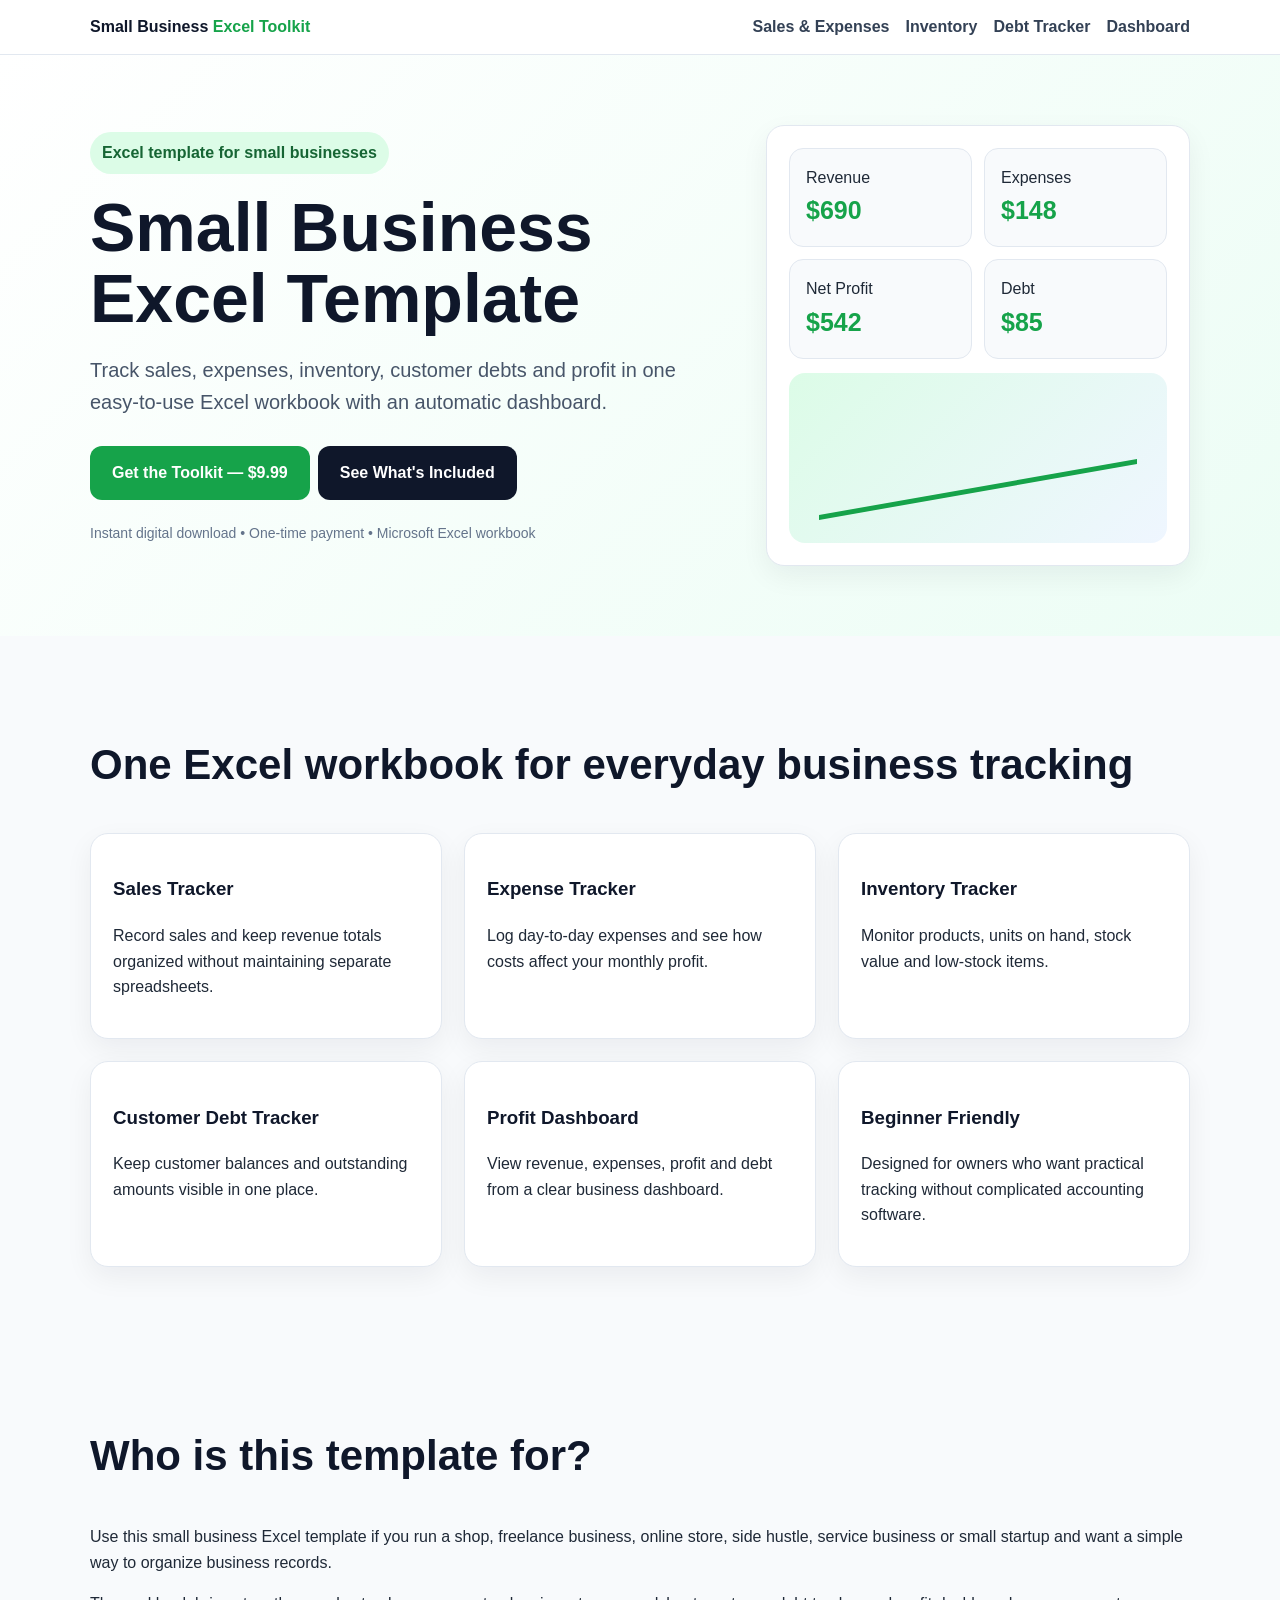
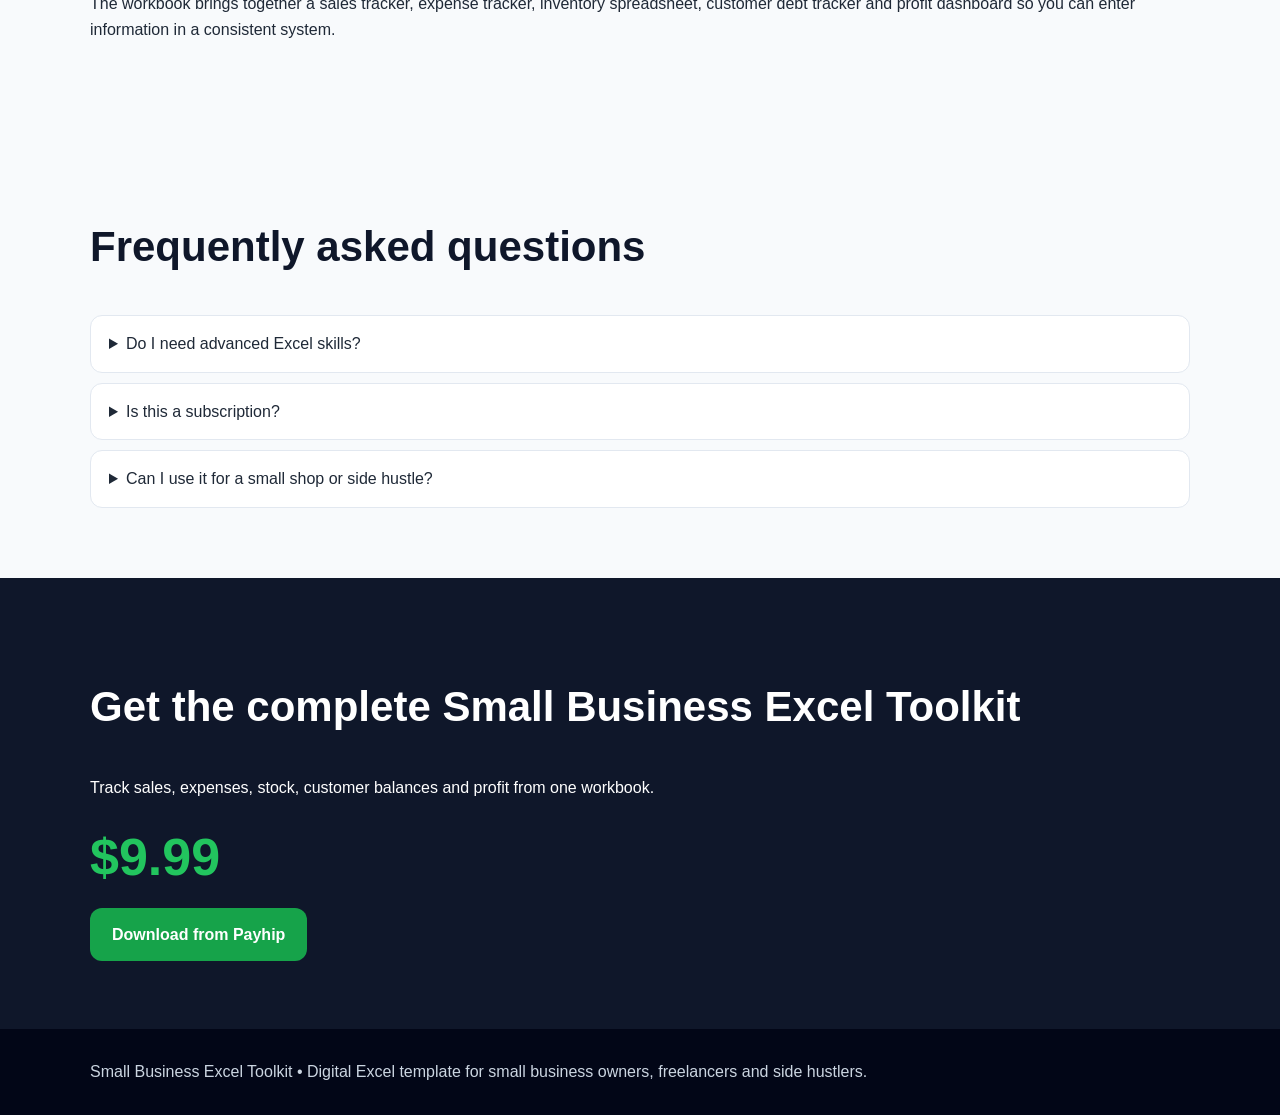
==== index.html @ 4584399c "Add SEO homepage" ====
<!doctype html><html lang="en"><head><meta charset="utf-8"><meta name="viewport" content="width=device-width,initial-scale=1"><title>Small Business Excel Template – Sales, Expenses, Inventory & Profit Dashboard</title><meta name="description" content="Small business Excel template for tracking sales, expenses, inventory, customer debts and profit in one easy-to-use business dashboard."><link rel="canonical" href="https://wakims254.github.io/samkim.unaux.com-/"><link rel="stylesheet" href="styles.css"><script type="application/ld+json">{"@context":"https://schema.org","@type":"Product","name":"Small Business Excel Template","description":"Track sales, expenses, inventory, customer debts and profit in one Excel workbook.","offers":{"@type":"Offer","price":"9.99","priceCurrency":"USD","availability":"https://schema.org/InStock","url":"https://payhip.com/b/4rvYb"}}</script></head><body><header><div class="wrap"><nav><a class="brand" href="index.html">Small Business <span>Excel Toolkit</span></a><div class="links"><a href="sales-expense-tracker.html">Sales & Expenses</a><a href="inventory-tracker.html">Inventory</a><a href="customer-debt-tracker.html">Debt Tracker</a><a href="business-dashboard.html">Dashboard</a></div></nav></div></header><main><section class="hero"><div class="wrap hero-grid"><div><span class="badge">Excel template for small businesses</span><h1>Small Business Excel Template</h1><p class="lead">Track sales, expenses, inventory, customer debts and profit in one easy-to-use Excel workbook with an automatic dashboard.</p><a class="btn" href="https://payhip.com/b/4rvYb">Get the Toolkit — $9.99</a><a class="btn alt" href="#features">See What's Included</a><p class="small">Instant digital download • One-time payment • Microsoft Excel workbook</p></div><div class="mock"><div class="dashboard"><div class="metric">Revenue<b>$690</b></div><div class="metric">Expenses<b>$148</b></div><div class="metric">Net Profit<b>$542</b></div><div class="metric">Debt<b>$85</b></div></div><div class="chart"></div></div></div></section><section id="features"><div class="wrap"><h2>One Excel workbook for everyday business tracking</h2><div class="grid3"><div class="card"><h3>Sales Tracker</h3><p>Record sales and keep revenue totals organized without maintaining separate spreadsheets.</p></div><div class="card"><h3>Expense Tracker</h3><p>Log day-to-day expenses and see how costs affect your monthly profit.</p></div><div class="card"><h3>Inventory Tracker</h3><p>Monitor products, units on hand, stock value and low-stock items.</p></div><div class="card"><h3>Customer Debt Tracker</h3><p>Keep customer balances and outstanding amounts visible in one place.</p></div><div class="card"><h3>Profit Dashboard</h3><p>View revenue, expenses, profit and debt from a clear business dashboard.</p></div><div class="card"><h3>Beginner Friendly</h3><p>Designed for owners who want practical tracking without complicated accounting software.</p></div></div></div></section><section><div class="wrap"><h2>Who is this template for?</h2><p>Use this small business Excel template if you run a shop, freelance business, online store, side hustle, service business or small startup and want a simple way to organize business records.</p><p>The workbook brings together a sales tracker, expense tracker, inventory spreadsheet, customer debt tracker and profit dashboard so you can enter information in a consistent system.</p></div></section><section class="faq"><div class="wrap"><h2>Frequently asked questions</h2><details><summary>Do I need advanced Excel skills?</summary><p>No. The workbook is designed to be beginner friendly and includes instructions and ready-made formulas.</p></details><details><summary>Is this a subscription?</summary><p>No. The toolkit is sold as a one-time digital download for $9.99.</p></details><details><summary>Can I use it for a small shop or side hustle?</summary><p>Yes. It is intended for small businesses, freelancers, shops, startups and side hustles.</p></details></div></section><section class="band"><div class="wrap"><h2>Get the complete Small Business Excel Toolkit</h2><p>Track sales, expenses, stock, customer balances and profit from one workbook.</p><div class="price">$9.99</div><a class="btn" href="https://payhip.com/b/4rvYb">Download from Payhip</a></div></section></main><footer><div class="wrap">Small Business Excel Toolkit • Digital Excel template for small business owners, freelancers and side hustlers.</div></footer></body></html>
---- styles.css ----
:root{--g:#16a34a;--n:#0f172a;--m:#64748b;--bg:#f8fafc;--line:#e2e8f0}*{box-sizing:border-box}body{margin:0;font-family:Arial,Helvetica,sans-serif;color:#1f2937;background:var(--bg);line-height:1.6}.wrap{width:min(1100px,92%);margin:auto}header{background:#fff;border-bottom:1px solid var(--line)}nav{display:flex;justify-content:space-between;gap:20px;align-items:center;padding:14px 0;flex-wrap:wrap}.brand{font-weight:800;color:var(--n);text-decoration:none}.brand span{color:var(--g)}.links{display:flex;gap:16px;flex-wrap:wrap}.links a{text-decoration:none;color:#334155;font-weight:600}.hero{padding:70px 0;background:linear-gradient(135deg,#fff,#ecfdf5)}.hero-grid{display:grid;grid-template-columns:1.2fr .8fr;gap:40px;align-items:center}.badge{display:inline-block;background:#dcfce7;color:#166534;padding:8px 12px;border-radius:999px;font-weight:700}h1{font-size:clamp(38px,6vw,68px);line-height:1.05;margin:18px 0;color:var(--n)}h2{font-size:clamp(28px,4vw,42px);color:var(--n)}h3{color:var(--n)}.lead{font-size:20px;color:#475569}.btn{display:inline-block;background:var(--g);color:#fff;text-decoration:none;padding:14px 22px;border-radius:12px;font-weight:800;margin:8px 8px 8px 0}.btn.alt{background:var(--n)}.mock,.card{background:#fff;border:1px solid var(--line);border-radius:18px;padding:22px;box-shadow:0 10px 28px rgba(15,23,42,.06)}.dashboard{display:grid;grid-template-columns:repeat(2,1fr);gap:12px}.metric{padding:16px;border-radius:14px;background:#f8fafc;border:1px solid var(--line)}.metric b{display:block;font-size:25px;color:var(--g)}.chart{height:170px;border-radius:16px;background:linear-gradient(135deg,#dcfce7,#eff6ff);margin-top:14px;position:relative;overflow:hidden}.chart:after{content:'';position:absolute;left:8%;right:8%;bottom:30%;height:5px;background:var(--g);transform:skewY(-10deg)}section{padding:60px 0}.grid3{display:grid;grid-template-columns:repeat(3,1fr);gap:22px}.band{background:var(--n);color:#fff}.band h2{color:#fff}.price{font-size:52px;font-weight:900;color:#22c55e}.faq details{background:#fff;border:1px solid var(--line);border-radius:12px;padding:15px 18px;margin:10px 0}footer{padding:30px 0;background:#020617;color:#cbd5e1}.small{font-size:14px;color:var(--m)}@media(max-width:800px){.hero-grid,.grid3{grid-template-columns:1fr}}
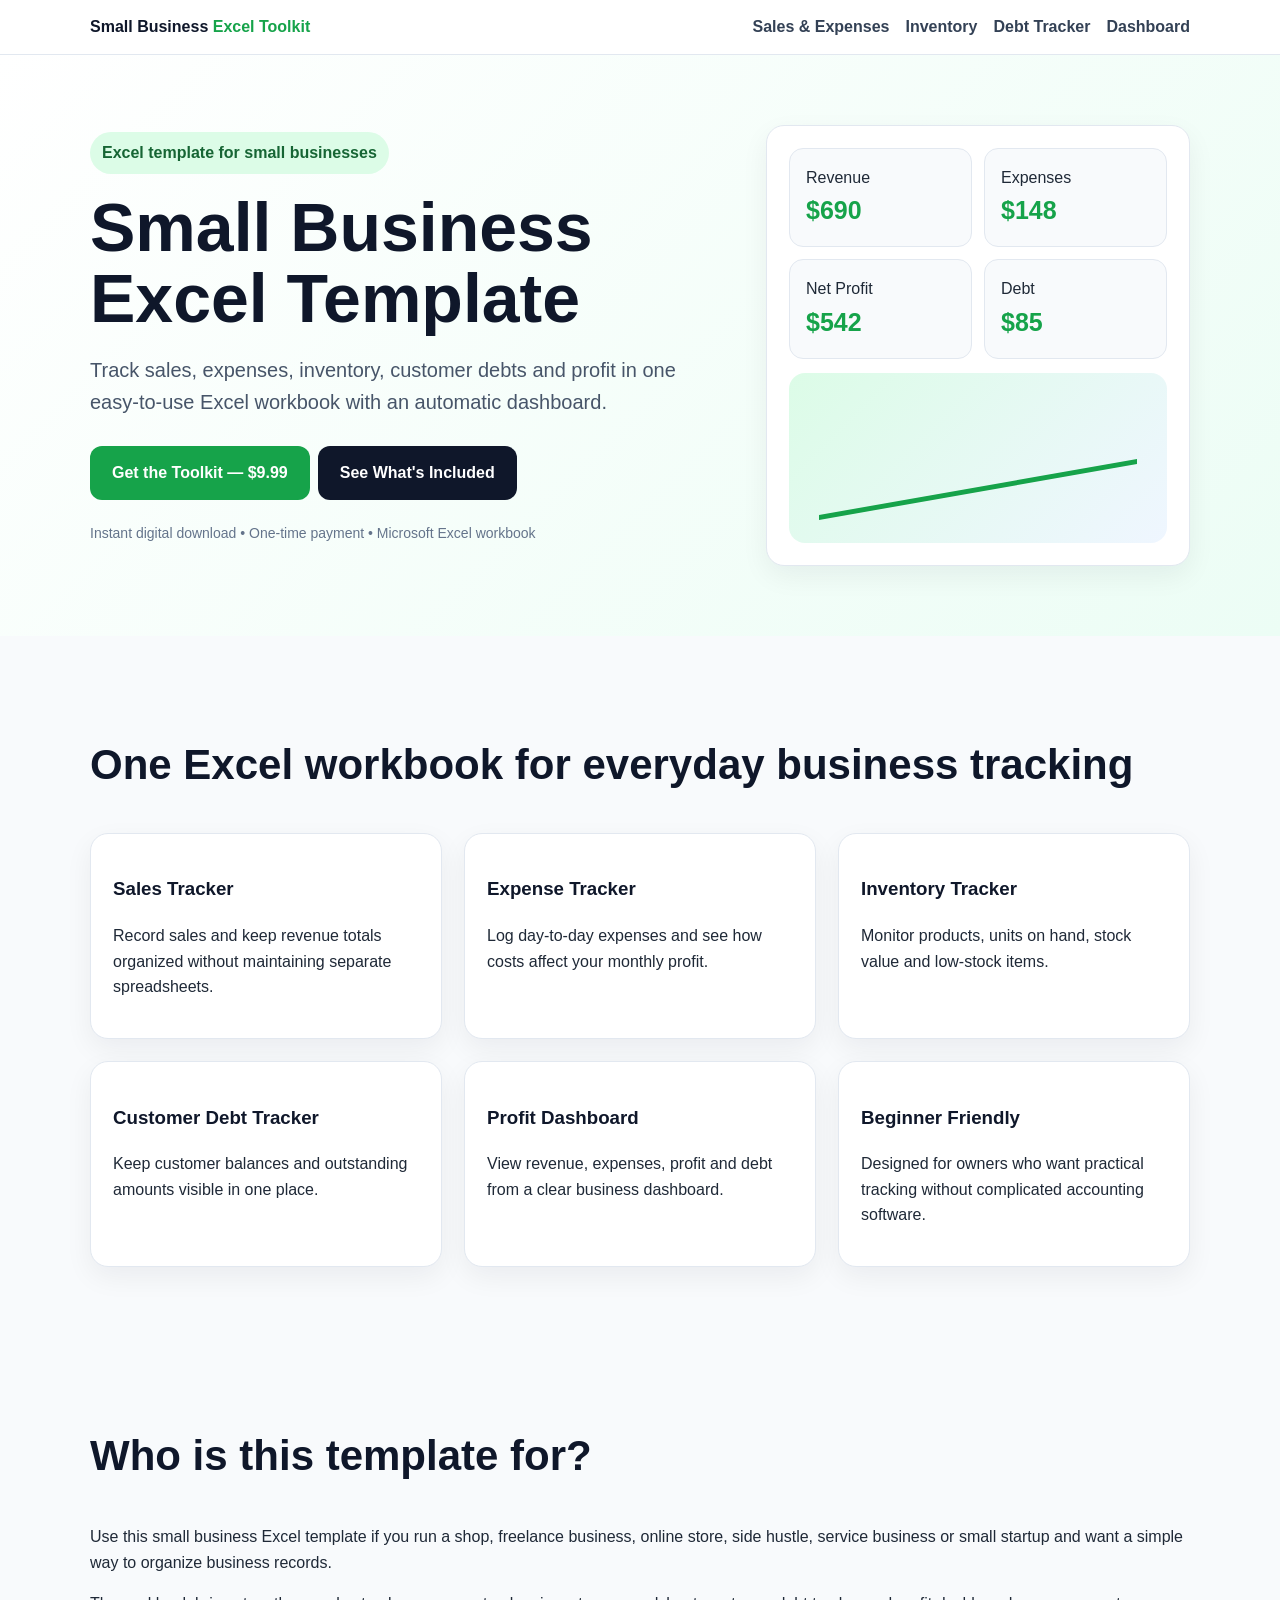
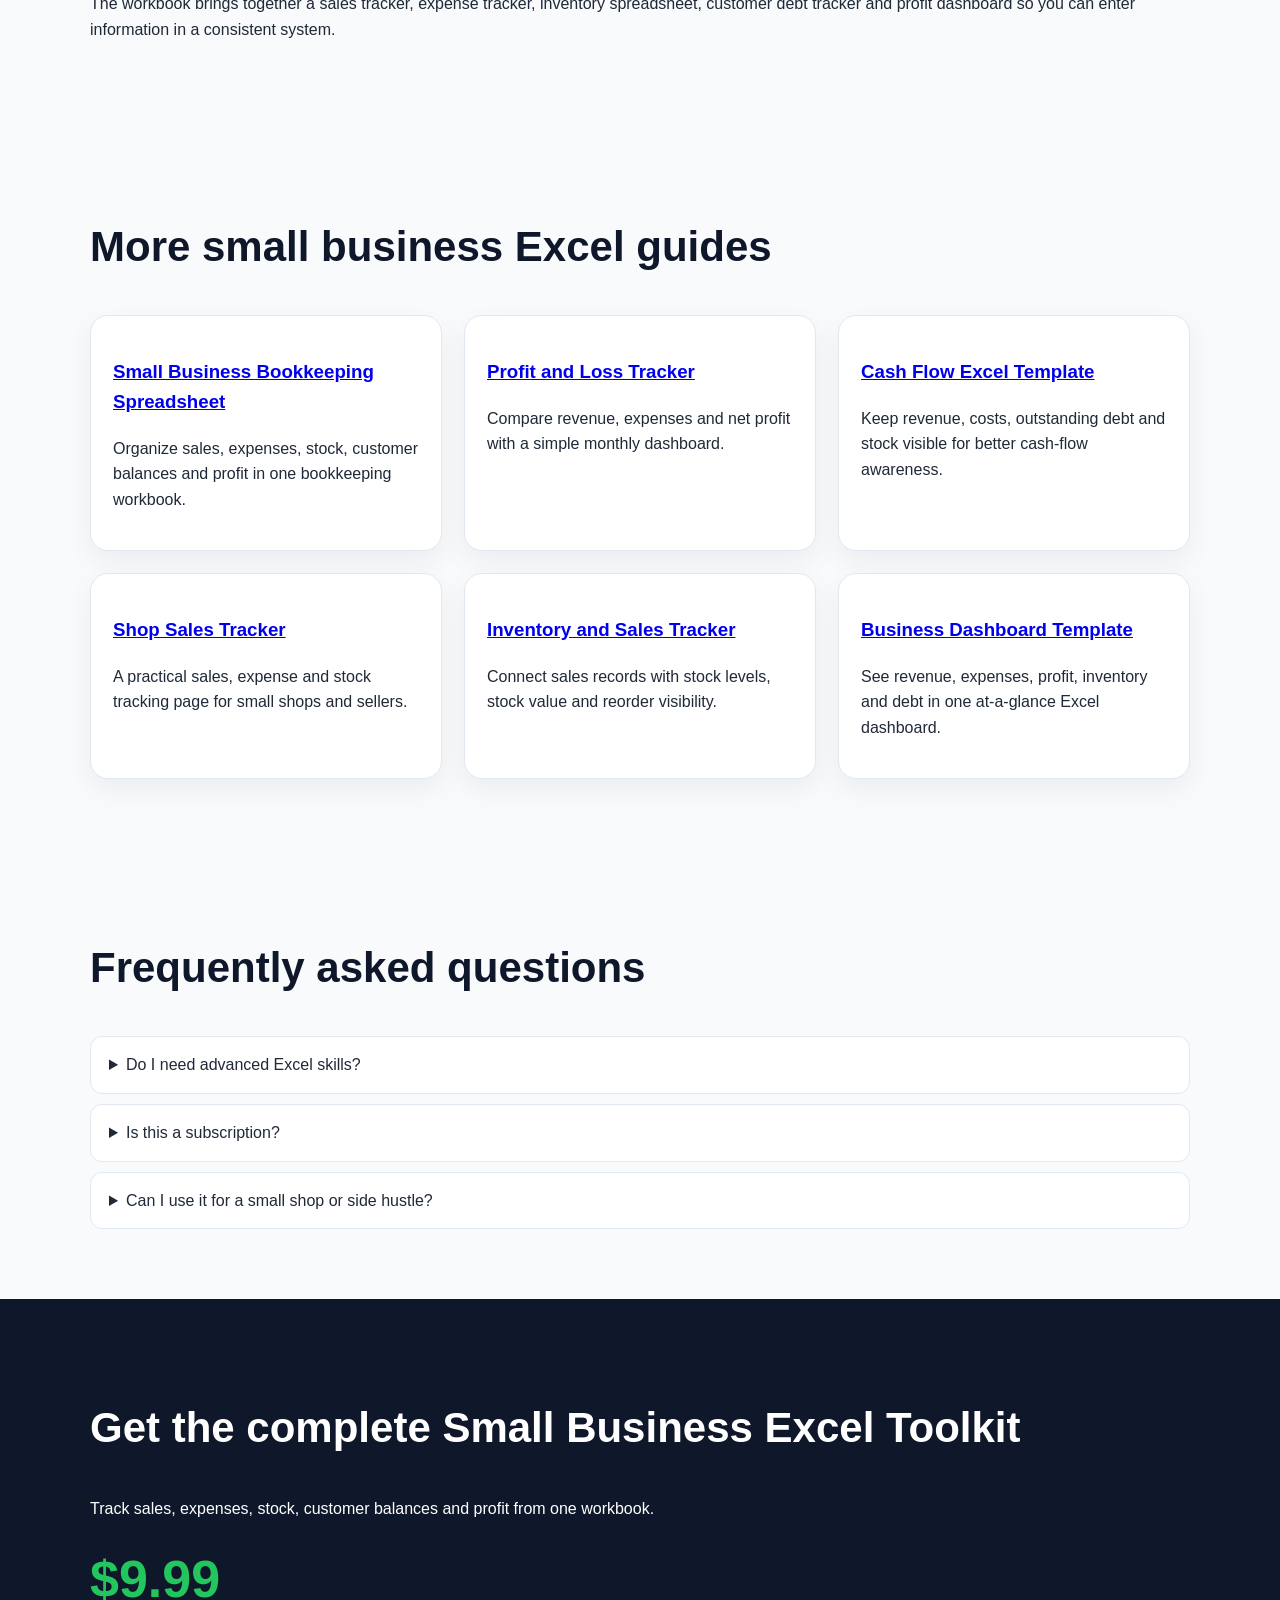
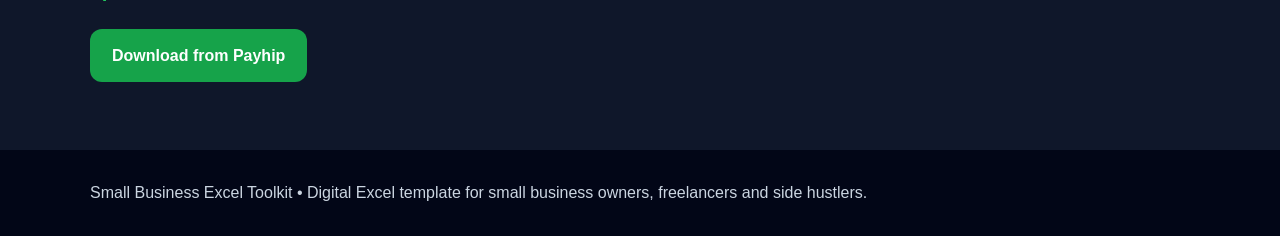
==== commit 58dface2: "Link new SEO guides from homepage" ====
--- a/index.html
+++ b/index.html
@@ -1 +1 @@
-<!doctype html><html lang="en"><head><meta charset="utf-8"><meta name="viewport" content="width=device-width,initial-scale=1"><title>Small Business Excel Template – Sales, Expenses, Inventory & Profit Dashboard</title><meta name="description" content="Small business Excel template for tracking sales, expenses, inventory, customer debts and profit in one easy-to-use business dashboard."><link rel="canonical" href="https://wakims254.github.io/samkim.unaux.com-/"><link rel="stylesheet" href="styles.css"><script type="application/ld+json">{"@context":"https://schema.org","@type":"Product","name":"Small Business Excel Template","description":"Track sales, expenses, inventory, customer debts and profit in one Excel workbook.","offers":{"@type":"Offer","price":"9.99","priceCurrency":"USD","availability":"https://schema.org/InStock","url":"https://payhip.com/b/4rvYb"}}</script></head><body><header><div class="wrap"><nav><a class="brand" href="index.html">Small Business <span>Excel Toolkit</span></a><div class="links"><a href="sales-expense-tracker.html">Sales & Expenses</a><a href="inventory-tracker.html">Inventory</a><a href="customer-debt-tracker.html">Debt Tracker</a><a href="business-dashboard.html">Dashboard</a></div></nav></div></header><main><section class="hero"><div class="wrap hero-grid"><div><span class="badge">Excel template for small businesses</span><h1>Small Business Excel Template</h1><p class="lead">Track sales, expenses, inventory, customer debts and profit in one easy-to-use Excel workbook with an automatic dashboard.</p><a class="btn" href="https://payhip.com/b/4rvYb">Get the Toolkit — $9.99</a><a class="btn alt" href="#features">See What's Included</a><p class="small">Instant digital download • One-time payment • Microsoft Excel workbook</p></div><div class="mock"><div class="dashboard"><div class="metric">Revenue<b>$690</b></div><div class="metric">Expenses<b>$148</b></div><div class="metric">Net Profit<b>$542</b></div><div class="metric">Debt<b>$85</b></div></div><div class="chart"></div></div></div></section><section id="features"><div class="wrap"><h2>One Excel workbook for everyday business tracking</h2><div class="grid3"><div class="card"><h3>Sales Tracker</h3><p>Record sales and keep revenue totals organized without maintaining separate spreadsheets.</p></div><div class="card"><h3>Expense Tracker</h3><p>Log day-to-day expenses and see how costs affect your monthly profit.</p></div><div class="card"><h3>Inventory Tracker</h3><p>Monitor products, units on hand, stock value and low-stock items.</p></div><div class="card"><h3>Customer Debt Tracker</h3><p>Keep customer balances and outstanding amounts visible in one place.</p></div><div class="card"><h3>Profit Dashboard</h3><p>View revenue, expenses, profit and debt from a clear business dashboard.</p></div><div class="card"><h3>Beginner Friendly</h3><p>Designed for owners who want practical tracking without complicated accounting software.</p></div></div></div></section><section><div class="wrap"><h2>Who is this template for?</h2><p>Use this small business Excel template if you run a shop, freelance business, online store, side hustle, service business or small startup and want a simple way to organize business records.</p><p>The workbook brings together a sales tracker, expense tracker, inventory spreadsheet, customer debt tracker and profit dashboard so you can enter information in a consistent system.</p></div></section><section class="faq"><div class="wrap"><h2>Frequently asked questions</h2><details><summary>Do I need advanced Excel skills?</summary><p>No. The workbook is designed to be beginner friendly and includes instructions and ready-made formulas.</p></details><details><summary>Is this a subscription?</summary><p>No. The toolkit is sold as a one-time digital download for $9.99.</p></details><details><summary>Can I use it for a small shop or side hustle?</summary><p>Yes. It is intended for small businesses, freelancers, shops, startups and side hustles.</p></details></div></section><section class="band"><div class="wrap"><h2>Get the complete Small Business Excel Toolkit</h2><p>Track sales, expenses, stock, customer balances and profit from one workbook.</p><div class="price">$9.99</div><a class="btn" href="https://payhip.com/b/4rvYb">Download from Payhip</a></div></section></main><footer><div class="wrap">Small Business Excel Toolkit • Digital Excel template for small business owners, freelancers and side hustlers.</div></footer></body></html>+<!doctype html><html lang="en"><head><meta charset="utf-8"><meta name="viewport" content="width=device-width,initial-scale=1"><meta name="google-site-verification" content="s1uTuoCIiqUAIYdp0Q_5J8ZMMHUSbY_ETZi1DX9UPkU" /><title>Small Business Excel Template – Sales, Expenses, Inventory & Profit Dashboard</title><meta name="description" content="Small business Excel template for tracking sales, expenses, inventory, customer debts and profit in one easy-to-use business dashboard."><link rel="canonical" href="https://wakims254.github.io/samkim.unaux.com-/"><link rel="stylesheet" href="styles.css"><script type="application/ld+json">{"@context":"https://schema.org","@type":"Product","name":"Small Business Excel Template","description":"Track sales, expenses, inventory, customer debts and profit in one Excel workbook.","offers":{"@type":"Offer","price":"9.99","priceCurrency":"USD","availability":"https://schema.org/InStock","url":"https://payhip.com/b/4rvYb"}}</script></head><body><header><div class="wrap"><nav><a class="brand" href="index.html">Small Business <span>Excel Toolkit</span></a><div class="links"><a href="sales-expense-tracker.html">Sales & Expenses</a><a href="inventory-tracker.html">Inventory</a><a href="customer-debt-tracker.html">Debt Tracker</a><a href="business-dashboard.html">Dashboard</a></div></nav></div></header><main><section class="hero"><div class="wrap hero-grid"><div><span class="badge">Excel template for small businesses</span><h1>Small Business Excel Template</h1><p class="lead">Track sales, expenses, inventory, customer debts and profit in one easy-to-use Excel workbook with an automatic dashboard.</p><a class="btn" href="https://payhip.com/b/4rvYb">Get the Toolkit — $9.99</a><a class="btn alt" href="#features">See What's Included</a><p class="small">Instant digital download • One-time payment • Microsoft Excel workbook</p></div><div class="mock"><div class="dashboard"><div class="metric">Revenue<b>$690</b></div><div class="metric">Expenses<b>$148</b></div><div class="metric">Net Profit<b>$542</b></div><div class="metric">Debt<b>$85</b></div></div><div class="chart"></div></div></div></section><section id="features"><div class="wrap"><h2>One Excel workbook for everyday business tracking</h2><div class="grid3"><div class="card"><h3>Sales Tracker</h3><p>Record sales and keep revenue totals organized without maintaining separate spreadsheets.</p></div><div class="card"><h3>Expense Tracker</h3><p>Log day-to-day expenses and see how costs affect your monthly profit.</p></div><div class="card"><h3>Inventory Tracker</h3><p>Monitor products, units on hand, stock value and low-stock items.</p></div><div class="card"><h3>Customer Debt Tracker</h3><p>Keep customer balances and outstanding amounts visible in one place.</p></div><div class="card"><h3>Profit Dashboard</h3><p>View revenue, expenses, profit and debt from a clear business dashboard.</p></div><div class="card"><h3>Beginner Friendly</h3><p>Designed for owners who want practical tracking without complicated accounting software.</p></div></div></div></section><section><div class="wrap"><h2>Who is this template for?</h2><p>Use this small business Excel template if you run a shop, freelance business, online store, side hustle, service business or small startup and want a simple way to organize business records.</p><p>The workbook brings together a sales tracker, expense tracker, inventory spreadsheet, customer debt tracker and profit dashboard so you can enter information in a consistent system.</p></div></section><section><div class="wrap"><h2>More small business Excel guides</h2><div class="grid3"><div class="card"><h3><a href="bookkeeping-spreadsheet.html">Small Business Bookkeeping Spreadsheet</a></h3><p>Organize sales, expenses, stock, customer balances and profit in one bookkeeping workbook.</p></div><div class="card"><h3><a href="profit-loss-tracker.html">Profit and Loss Tracker</a></h3><p>Compare revenue, expenses and net profit with a simple monthly dashboard.</p></div><div class="card"><h3><a href="cash-flow-template.html">Cash Flow Excel Template</a></h3><p>Keep revenue, costs, outstanding debt and stock visible for better cash-flow awareness.</p></div><div class="card"><h3><a href="shop-sales-tracker.html">Shop Sales Tracker</a></h3><p>A practical sales, expense and stock tracking page for small shops and sellers.</p></div><div class="card"><h3><a href="inventory-sales-tracker.html">Inventory and Sales Tracker</a></h3><p>Connect sales records with stock levels, stock value and reorder visibility.</p></div><div class="card"><h3><a href="business-dashboard.html">Business Dashboard Template</a></h3><p>See revenue, expenses, profit, inventory and debt in one at-a-glance Excel dashboard.</p></div></div></div></section><section class="faq"><div class="wrap"><h2>Frequently asked questions</h2><details><summary>Do I need advanced Excel skills?</summary><p>No. The workbook is designed to be beginner friendly and includes instructions and ready-made formulas.</p></details><details><summary>Is this a subscription?</summary><p>No. The toolkit is sold as a one-time digital download for $9.99.</p></details><details><summary>Can I use it for a small shop or side hustle?</summary><p>Yes. It is intended for small businesses, freelancers, shops, startups and side hustles.</p></details></div></section><section class="band"><div class="wrap"><h2>Get the complete Small Business Excel Toolkit</h2><p>Track sales, expenses, stock, customer balances and profit from one workbook.</p><div class="price">$9.99</div><a class="btn" href="https://payhip.com/b/4rvYb">Download from Payhip</a></div></section></main><footer><div class="wrap">Small Business Excel Toolkit • Digital Excel template for small business owners, freelancers and side hustlers.</div></footer></body></html>
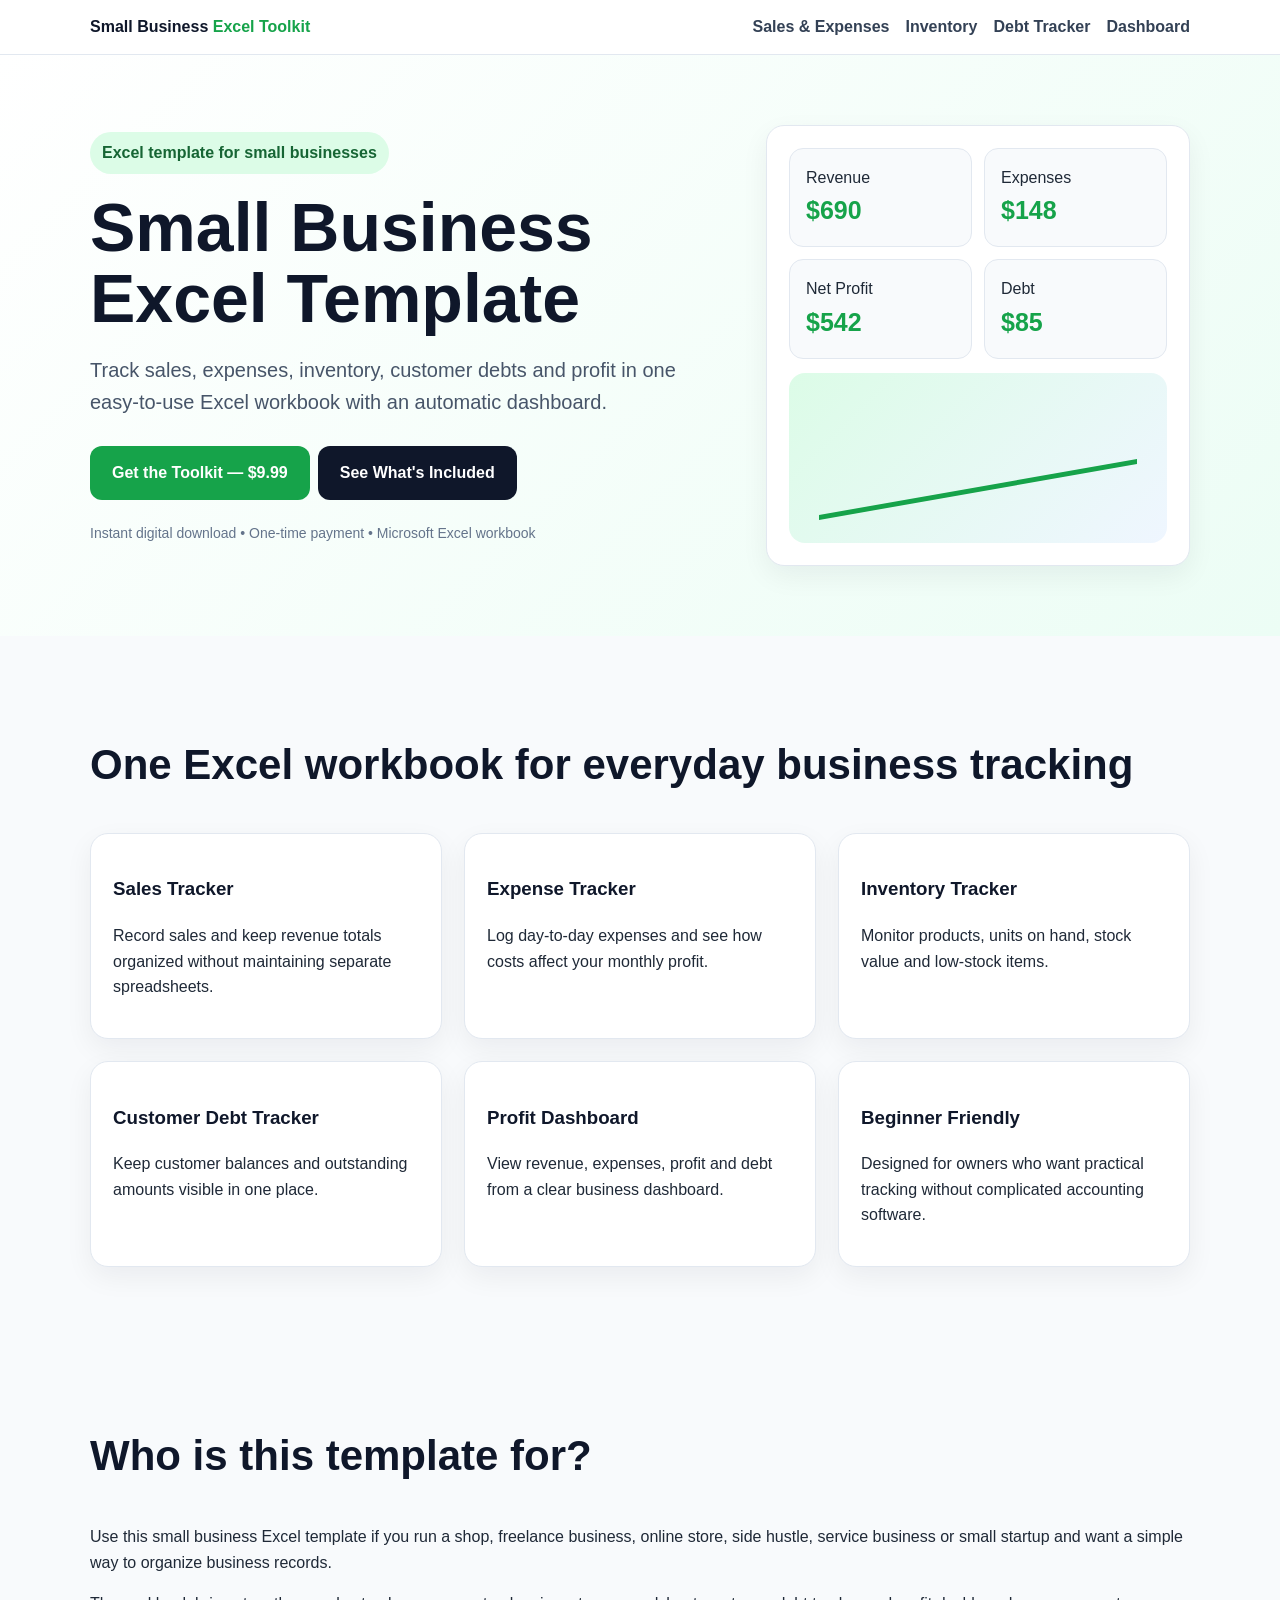
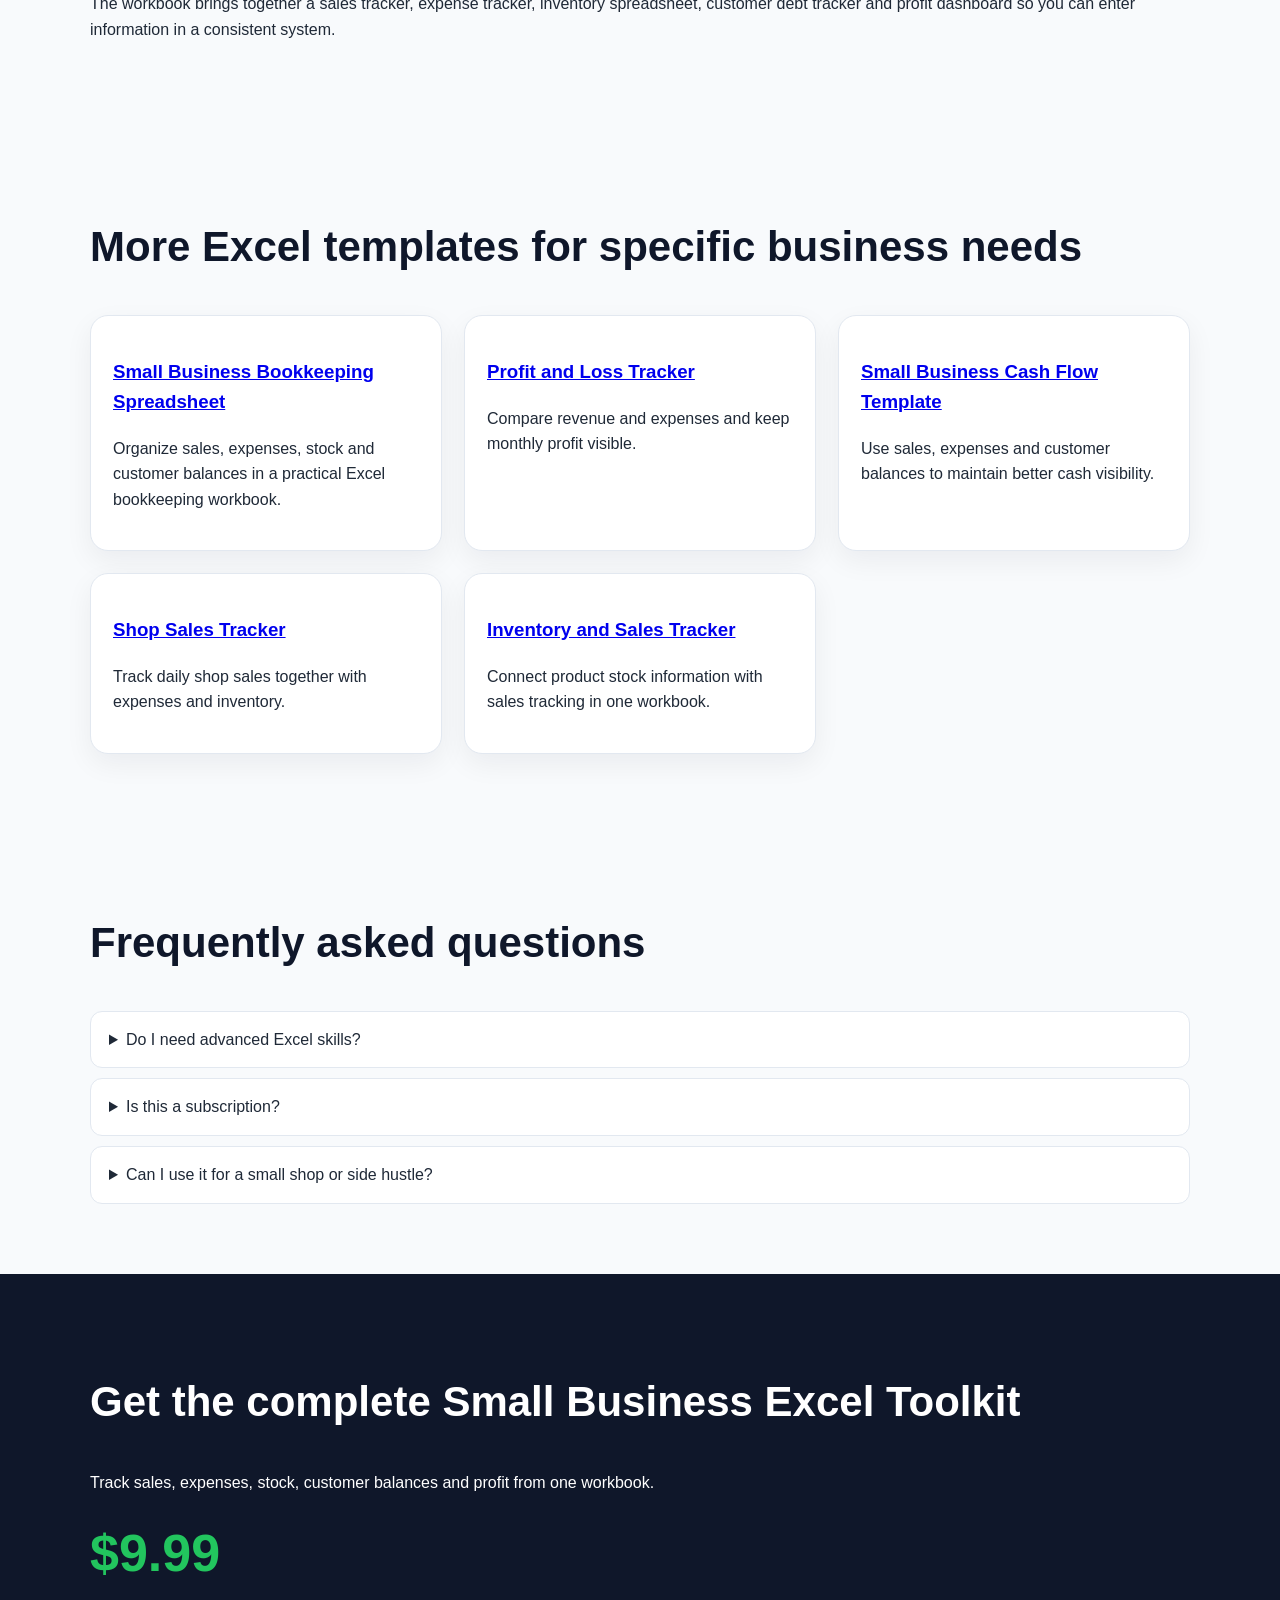
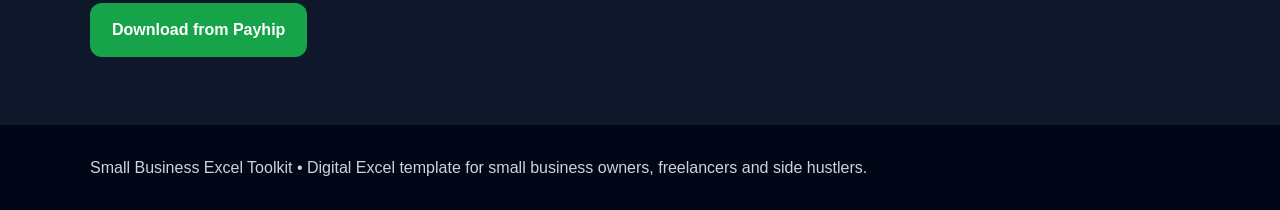
==== commit 53d1d3b8: "Replace merchant Product schema with WebPage schema" ====
--- a/index.html
+++ b/index.html
@@ -1 +1 @@
-<!doctype html><html lang="en"><head><meta charset="utf-8"><meta name="viewport" content="width=device-width,initial-scale=1"><meta name="google-site-verification" content="s1uTuoCIiqUAIYdp0Q_5J8ZMMHUSbY_ETZi1DX9UPkU" /><title>Small Business Excel Template – Sales, Expenses, Inventory & Profit Dashboard</title><meta name="description" content="Small business Excel template for tracking sales, expenses, inventory, customer debts and profit in one easy-to-use business dashboard."><link rel="canonical" href="https://wakims254.github.io/samkim.unaux.com-/"><link rel="stylesheet" href="styles.css"><script type="application/ld+json">{"@context":"https://schema.org","@type":"Product","name":"Small Business Excel Template","description":"Track sales, expenses, inventory, customer debts and profit in one Excel workbook.","offers":{"@type":"Offer","price":"9.99","priceCurrency":"USD","availability":"https://schema.org/InStock","url":"https://payhip.com/b/4rvYb"}}</script></head><body><header><div class="wrap"><nav><a class="brand" href="index.html">Small Business <span>Excel Toolkit</span></a><div class="links"><a href="sales-expense-tracker.html">Sales & Expenses</a><a href="inventory-tracker.html">Inventory</a><a href="customer-debt-tracker.html">Debt Tracker</a><a href="business-dashboard.html">Dashboard</a></div></nav></div></header><main><section class="hero"><div class="wrap hero-grid"><div><span class="badge">Excel template for small businesses</span><h1>Small Business Excel Template</h1><p class="lead">Track sales, expenses, inventory, customer debts and profit in one easy-to-use Excel workbook with an automatic dashboard.</p><a class="btn" href="https://payhip.com/b/4rvYb">Get the Toolkit — $9.99</a><a class="btn alt" href="#features">See What's Included</a><p class="small">Instant digital download • One-time payment • Microsoft Excel workbook</p></div><div class="mock"><div class="dashboard"><div class="metric">Revenue<b>$690</b></div><div class="metric">Expenses<b>$148</b></div><div class="metric">Net Profit<b>$542</b></div><div class="metric">Debt<b>$85</b></div></div><div class="chart"></div></div></div></section><section id="features"><div class="wrap"><h2>One Excel workbook for everyday business tracking</h2><div class="grid3"><div class="card"><h3>Sales Tracker</h3><p>Record sales and keep revenue totals organized without maintaining separate spreadsheets.</p></div><div class="card"><h3>Expense Tracker</h3><p>Log day-to-day expenses and see how costs affect your monthly profit.</p></div><div class="card"><h3>Inventory Tracker</h3><p>Monitor products, units on hand, stock value and low-stock items.</p></div><div class="card"><h3>Customer Debt Tracker</h3><p>Keep customer balances and outstanding amounts visible in one place.</p></div><div class="card"><h3>Profit Dashboard</h3><p>View revenue, expenses, profit and debt from a clear business dashboard.</p></div><div class="card"><h3>Beginner Friendly</h3><p>Designed for owners who want practical tracking without complicated accounting software.</p></div></div></div></section><section><div class="wrap"><h2>Who is this template for?</h2><p>Use this small business Excel template if you run a shop, freelance business, online store, side hustle, service business or small startup and want a simple way to organize business records.</p><p>The workbook brings together a sales tracker, expense tracker, inventory spreadsheet, customer debt tracker and profit dashboard so you can enter information in a consistent system.</p></div></section><section><div class="wrap"><h2>More small business Excel guides</h2><div class="grid3"><div class="card"><h3><a href="bookkeeping-spreadsheet.html">Small Business Bookkeeping Spreadsheet</a></h3><p>Organize sales, expenses, stock, customer balances and profit in one bookkeeping workbook.</p></div><div class="card"><h3><a href="profit-loss-tracker.html">Profit and Loss Tracker</a></h3><p>Compare revenue, expenses and net profit with a simple monthly dashboard.</p></div><div class="card"><h3><a href="cash-flow-template.html">Cash Flow Excel Template</a></h3><p>Keep revenue, costs, outstanding debt and stock visible for better cash-flow awareness.</p></div><div class="card"><h3><a href="shop-sales-tracker.html">Shop Sales Tracker</a></h3><p>A practical sales, expense and stock tracking page for small shops and sellers.</p></div><div class="card"><h3><a href="inventory-sales-tracker.html">Inventory and Sales Tracker</a></h3><p>Connect sales records with stock levels, stock value and reorder visibility.</p></div><div class="card"><h3><a href="business-dashboard.html">Business Dashboard Template</a></h3><p>See revenue, expenses, profit, inventory and debt in one at-a-glance Excel dashboard.</p></div></div></div></section><section class="faq"><div class="wrap"><h2>Frequently asked questions</h2><details><summary>Do I need advanced Excel skills?</summary><p>No. The workbook is designed to be beginner friendly and includes instructions and ready-made formulas.</p></details><details><summary>Is this a subscription?</summary><p>No. The toolkit is sold as a one-time digital download for $9.99.</p></details><details><summary>Can I use it for a small shop or side hustle?</summary><p>Yes. It is intended for small businesses, freelancers, shops, startups and side hustles.</p></details></div></section><section class="band"><div class="wrap"><h2>Get the complete Small Business Excel Toolkit</h2><p>Track sales, expenses, stock, customer balances and profit from one workbook.</p><div class="price">$9.99</div><a class="btn" href="https://payhip.com/b/4rvYb">Download from Payhip</a></div></section></main><footer><div class="wrap">Small Business Excel Toolkit • Digital Excel template for small business owners, freelancers and side hustlers.</div></footer></body></html>+<!doctype html><html lang="en"><head><meta charset="utf-8"><meta name="viewport" content="width=device-width,initial-scale=1"><meta name="google-site-verification" content="s1uTuoCIiqUAIYdp0Q_5J8ZMMHUSbY_ETZi1DX9UPkU" /><title>Small Business Excel Template – Sales, Expenses, Inventory & Profit Dashboard</title><meta name="description" content="Small business Excel template for tracking sales, expenses, inventory, customer debts and profit in one easy-to-use business dashboard."><link rel="canonical" href="https://wakims254.github.io/samkim.unaux.com-/"><link rel="stylesheet" href="styles.css"><script type="application/ld+json">{"@context":"https://schema.org","@type":"WebPage","name":"Small Business Excel Template – Sales, Expenses, Inventory & Profit Dashboard","description":"Small business Excel template for tracking sales, expenses, inventory, customer debts and profit in one easy-to-use business dashboard.","url":"https://wakims254.github.io/samkim.unaux.com-/","isPartOf":{"@type":"WebSite","name":"Small Business Excel Toolkit","url":"https://wakims254.github.io/samkim.unaux.com-/"}}</script></head><body><header><div class="wrap"><nav><a class="brand" href="index.html">Small Business <span>Excel Toolkit</span></a><div class="links"><a href="sales-expense-tracker.html">Sales & Expenses</a><a href="inventory-tracker.html">Inventory</a><a href="customer-debt-tracker.html">Debt Tracker</a><a href="business-dashboard.html">Dashboard</a></div></nav></div></header><main><section class="hero"><div class="wrap hero-grid"><div><span class="badge">Excel template for small businesses</span><h1>Small Business Excel Template</h1><p class="lead">Track sales, expenses, inventory, customer debts and profit in one easy-to-use Excel workbook with an automatic dashboard.</p><a class="btn" href="https://payhip.com/b/4rvYb">Get the Toolkit — $9.99</a><a class="btn alt" href="#features">See What's Included</a><p class="small">Instant digital download • One-time payment • Microsoft Excel workbook</p></div><div class="mock"><div class="dashboard"><div class="metric">Revenue<b>$690</b></div><div class="metric">Expenses<b>$148</b></div><div class="metric">Net Profit<b>$542</b></div><div class="metric">Debt<b>$85</b></div></div><div class="chart"></div></div></div></section><section id="features"><div class="wrap"><h2>One Excel workbook for everyday business tracking</h2><div class="grid3"><div class="card"><h3>Sales Tracker</h3><p>Record sales and keep revenue totals organized without maintaining separate spreadsheets.</p></div><div class="card"><h3>Expense Tracker</h3><p>Log day-to-day expenses and see how costs affect your monthly profit.</p></div><div class="card"><h3>Inventory Tracker</h3><p>Monitor products, units on hand, stock value and low-stock items.</p></div><div class="card"><h3>Customer Debt Tracker</h3><p>Keep customer balances and outstanding amounts visible in one place.</p></div><div class="card"><h3>Profit Dashboard</h3><p>View revenue, expenses, profit and debt from a clear business dashboard.</p></div><div class="card"><h3>Beginner Friendly</h3><p>Designed for owners who want practical tracking without complicated accounting software.</p></div></div></div></section><section><div class="wrap"><h2>Who is this template for?</h2><p>Use this small business Excel template if you run a shop, freelance business, online store, side hustle, service business or small startup and want a simple way to organize business records.</p><p>The workbook brings together a sales tracker, expense tracker, inventory spreadsheet, customer debt tracker and profit dashboard so you can enter information in a consistent system.</p></div></section><section><div class="wrap"><h2>More Excel templates for specific business needs</h2><div class="grid3"><div class="card"><h3><a href="bookkeeping-spreadsheet.html">Small Business Bookkeeping Spreadsheet</a></h3><p>Organize sales, expenses, stock and customer balances in a practical Excel bookkeeping workbook.</p></div><div class="card"><h3><a href="profit-loss-tracker.html">Profit and Loss Tracker</a></h3><p>Compare revenue and expenses and keep monthly profit visible.</p></div><div class="card"><h3><a href="cash-flow-template.html">Small Business Cash Flow Template</a></h3><p>Use sales, expenses and customer balances to maintain better cash visibility.</p></div><div class="card"><h3><a href="shop-sales-tracker.html">Shop Sales Tracker</a></h3><p>Track daily shop sales together with expenses and inventory.</p></div><div class="card"><h3><a href="inventory-sales-tracker.html">Inventory and Sales Tracker</a></h3><p>Connect product stock information with sales tracking in one workbook.</p></div></div></div></section><section class="faq"><div class="wrap"><h2>Frequently asked questions</h2><details><summary>Do I need advanced Excel skills?</summary><p>No. The workbook is designed to be beginner friendly and includes instructions and ready-made formulas.</p></details><details><summary>Is this a subscription?</summary><p>No. The toolkit is sold as a one-time digital download for $9.99.</p></details><details><summary>Can I use it for a small shop or side hustle?</summary><p>Yes. It is intended for small businesses, freelancers, shops, startups and side hustles.</p></details></div></section><section class="band"><div class="wrap"><h2>Get the complete Small Business Excel Toolkit</h2><p>Track sales, expenses, stock, customer balances and profit from one workbook.</p><div class="price">$9.99</div><a class="btn" href="https://payhip.com/b/4rvYb">Download from Payhip</a></div></section></main><footer><div class="wrap">Small Business Excel Toolkit • Digital Excel template for small business owners, freelancers and side hustlers.</div></footer></body></html>
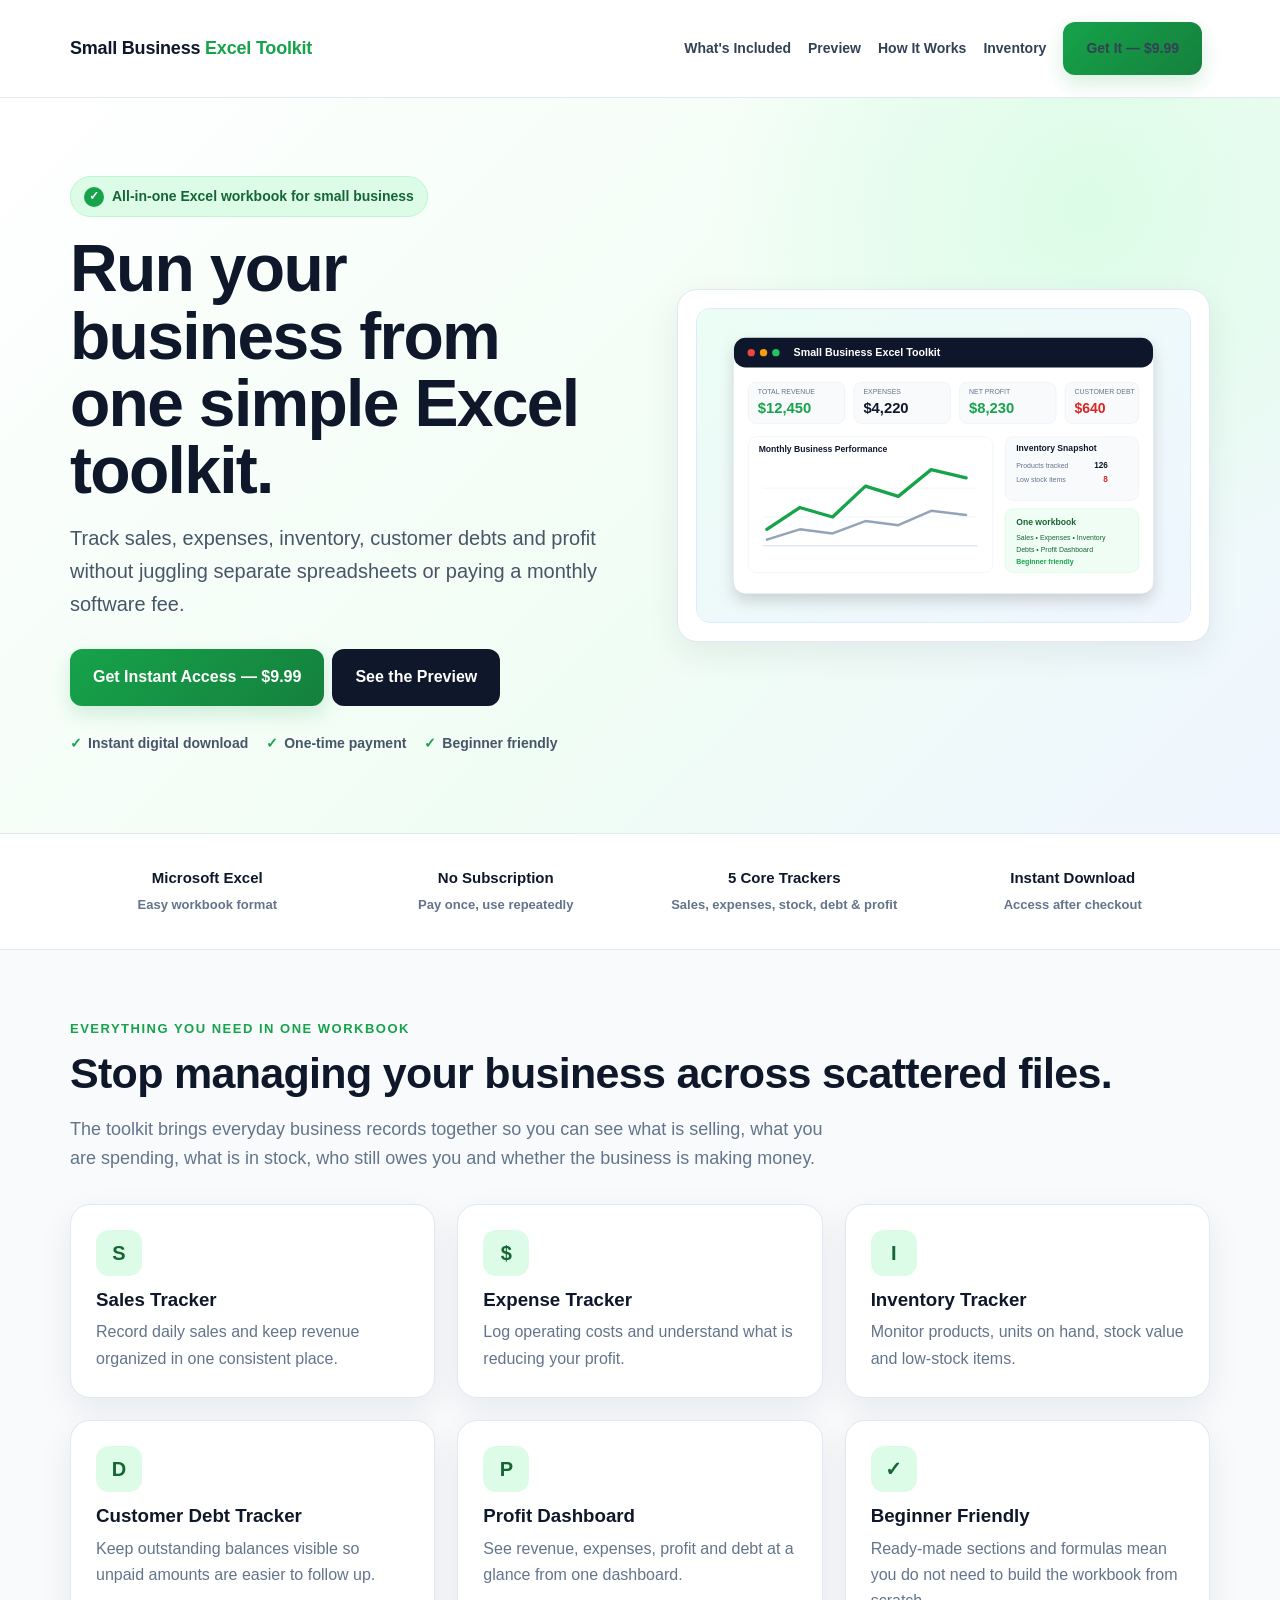
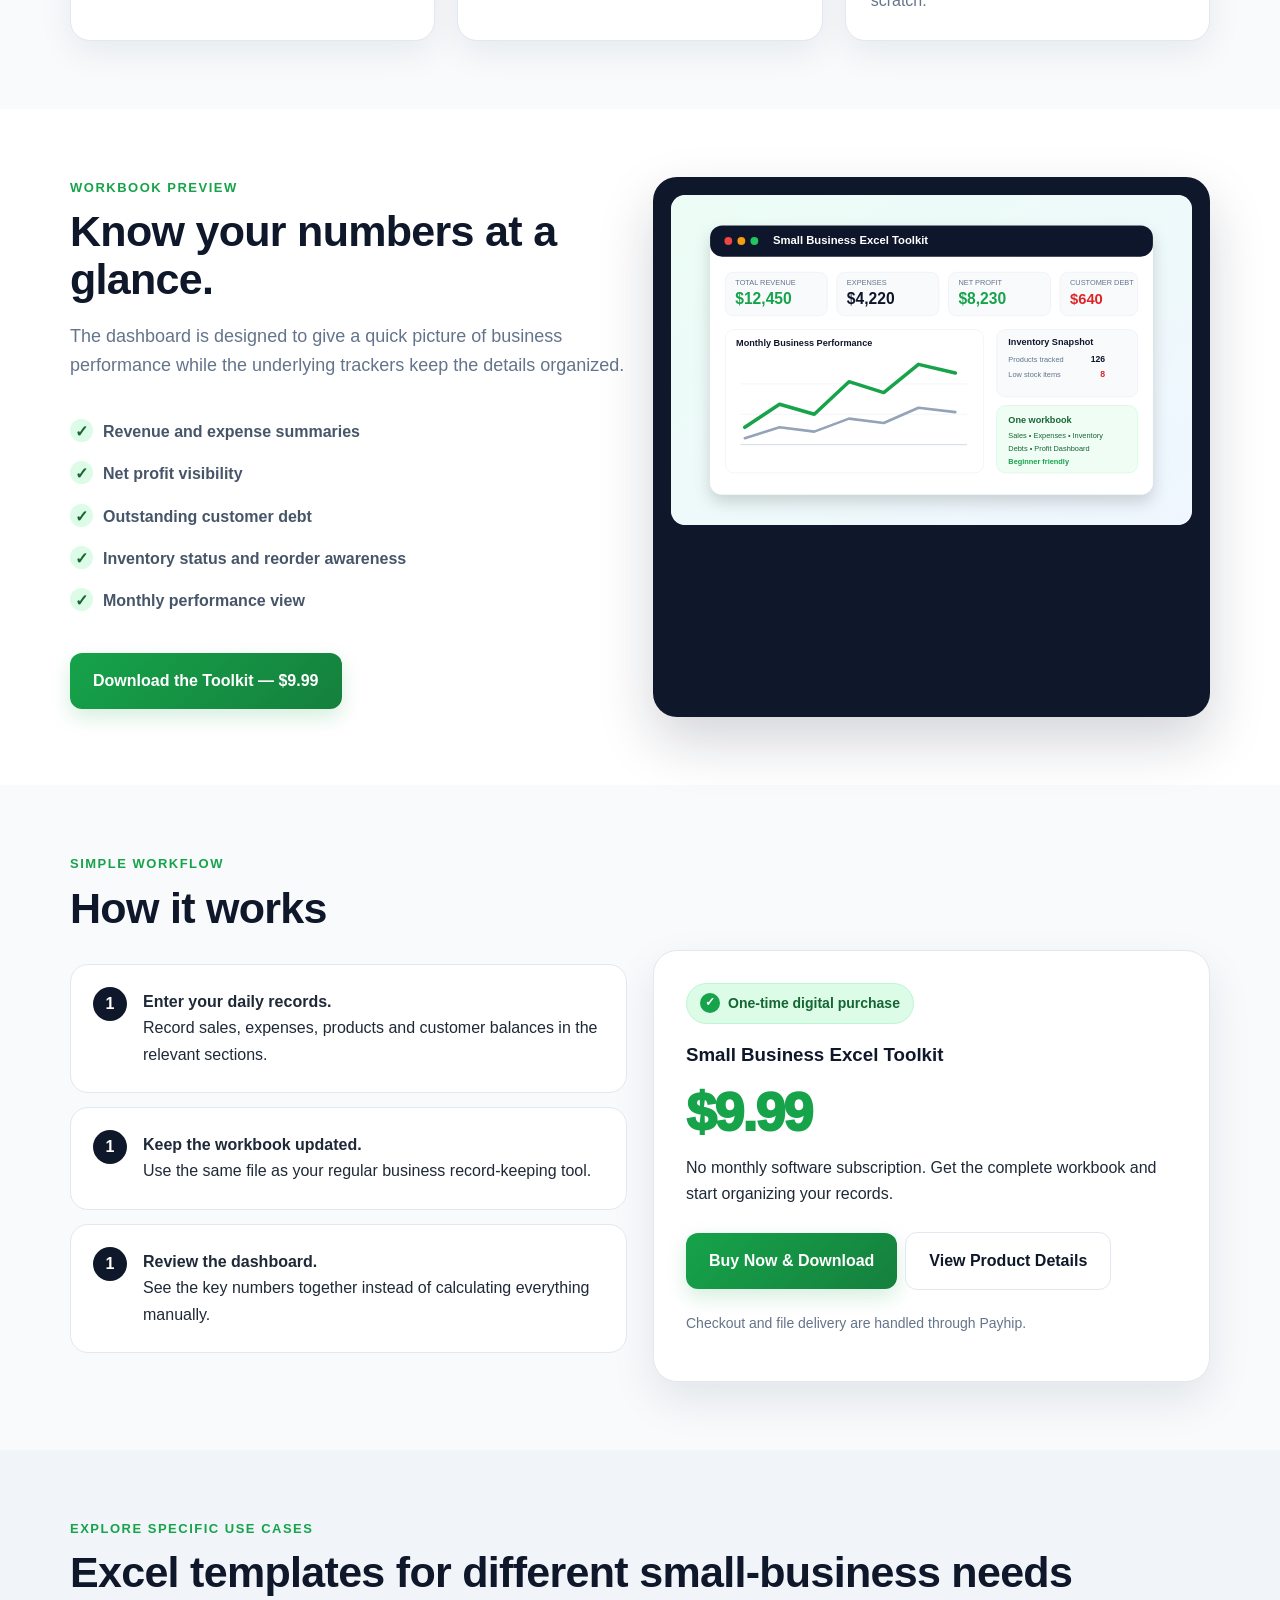
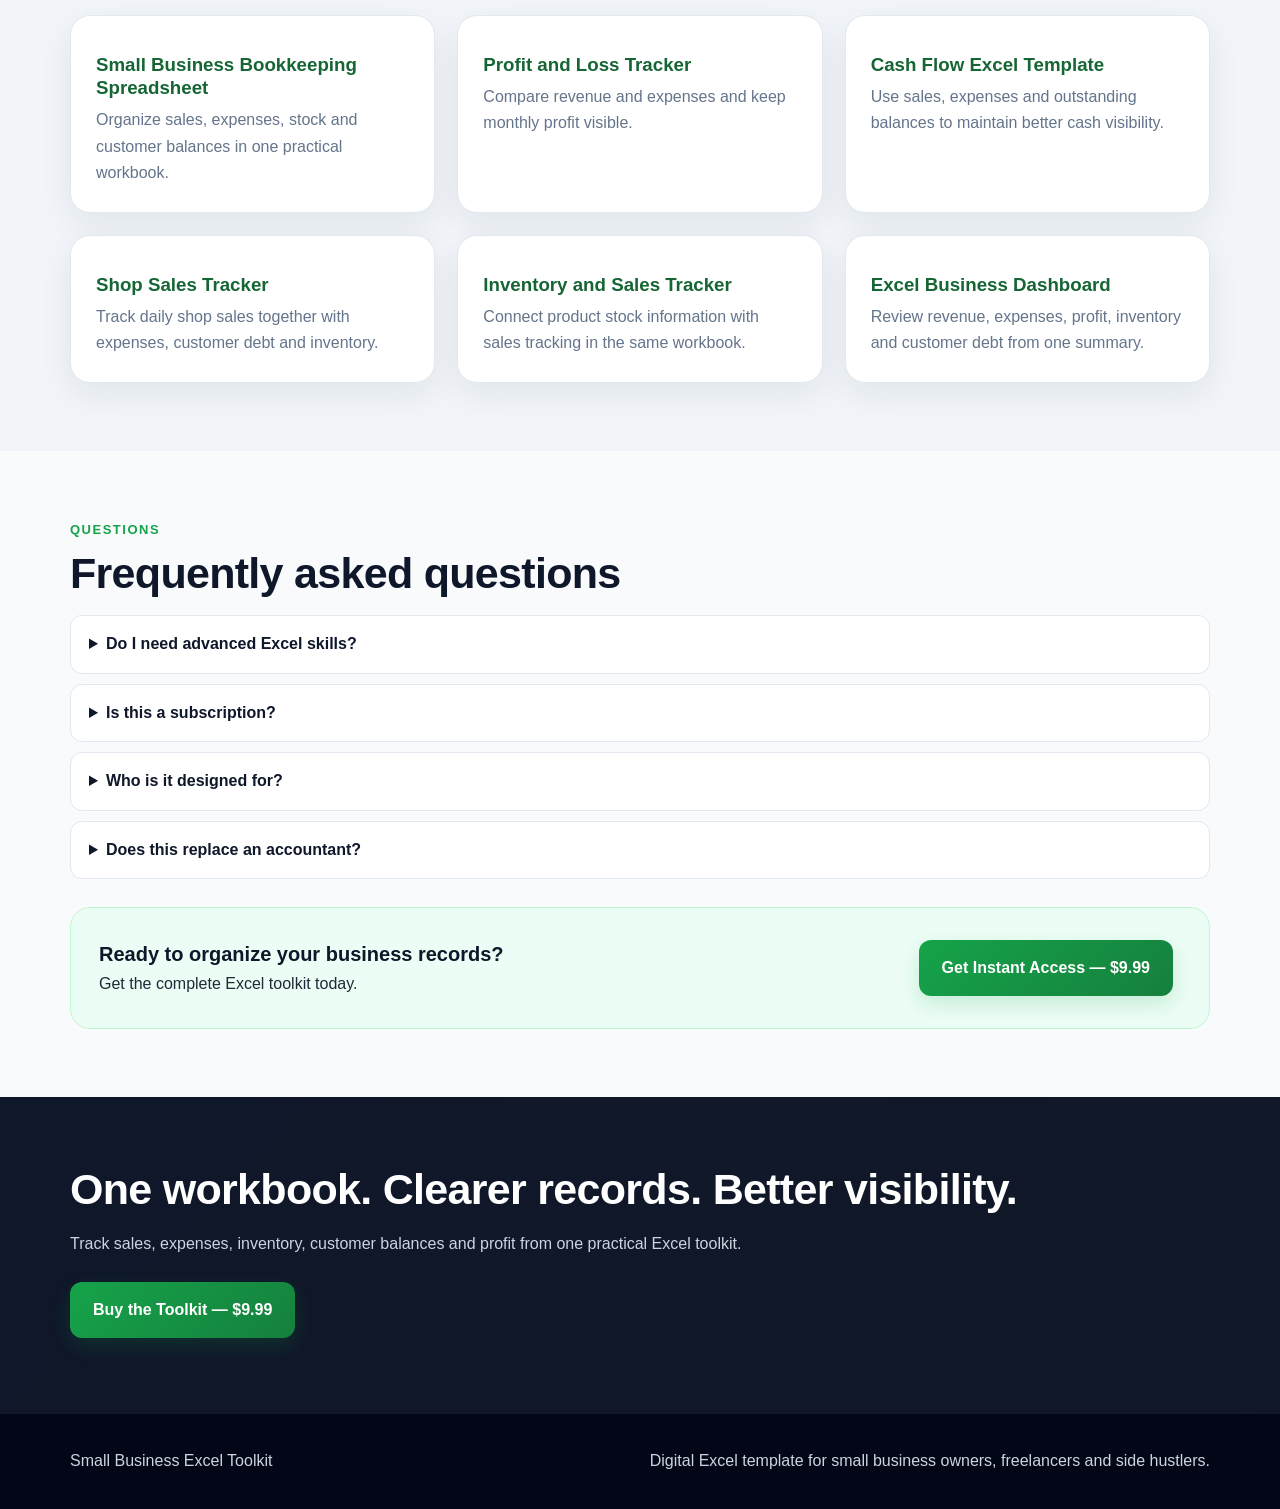
==== commit 8cdfe056: "Upgrade homepage conversion and product preview" ====
--- a/index.html
+++ b/index.html
@@ -1 +1 @@
-<!doctype html><html lang="en"><head><meta charset="utf-8"><meta name="viewport" content="width=device-width,initial-scale=1"><meta name="google-site-verification" content="s1uTuoCIiqUAIYdp0Q_5J8ZMMHUSbY_ETZi1DX9UPkU" /><title>Small Business Excel Template – Sales, Expenses, Inventory & Profit Dashboard</title><meta name="description" content="Small business Excel template for tracking sales, expenses, inventory, customer debts and profit in one easy-to-use business dashboard."><link rel="canonical" href="https://wakims254.github.io/samkim.unaux.com-/"><link rel="stylesheet" href="styles.css"><script type="application/ld+json">{"@context":"https://schema.org","@type":"WebPage","name":"Small Business Excel Template – Sales, Expenses, Inventory & Profit Dashboard","description":"Small business Excel template for tracking sales, expenses, inventory, customer debts and profit in one easy-to-use business dashboard.","url":"https://wakims254.github.io/samkim.unaux.com-/","isPartOf":{"@type":"WebSite","name":"Small Business Excel Toolkit","url":"https://wakims254.github.io/samkim.unaux.com-/"}}</script></head><body><header><div class="wrap"><nav><a class="brand" href="index.html">Small Business <span>Excel Toolkit</span></a><div class="links"><a href="sales-expense-tracker.html">Sales & Expenses</a><a href="inventory-tracker.html">Inventory</a><a href="customer-debt-tracker.html">Debt Tracker</a><a href="business-dashboard.html">Dashboard</a></div></nav></div></header><main><section class="hero"><div class="wrap hero-grid"><div><span class="badge">Excel template for small businesses</span><h1>Small Business Excel Template</h1><p class="lead">Track sales, expenses, inventory, customer debts and profit in one easy-to-use Excel workbook with an automatic dashboard.</p><a class="btn" href="https://payhip.com/b/4rvYb">Get the Toolkit — $9.99</a><a class="btn alt" href="#features">See What's Included</a><p class="small">Instant digital download • One-time payment • Microsoft Excel workbook</p></div><div class="mock"><div class="dashboard"><div class="metric">Revenue<b>$690</b></div><div class="metric">Expenses<b>$148</b></div><div class="metric">Net Profit<b>$542</b></div><div class="metric">Debt<b>$85</b></div></div><div class="chart"></div></div></div></section><section id="features"><div class="wrap"><h2>One Excel workbook for everyday business tracking</h2><div class="grid3"><div class="card"><h3>Sales Tracker</h3><p>Record sales and keep revenue totals organized without maintaining separate spreadsheets.</p></div><div class="card"><h3>Expense Tracker</h3><p>Log day-to-day expenses and see how costs affect your monthly profit.</p></div><div class="card"><h3>Inventory Tracker</h3><p>Monitor products, units on hand, stock value and low-stock items.</p></div><div class="card"><h3>Customer Debt Tracker</h3><p>Keep customer balances and outstanding amounts visible in one place.</p></div><div class="card"><h3>Profit Dashboard</h3><p>View revenue, expenses, profit and debt from a clear business dashboard.</p></div><div class="card"><h3>Beginner Friendly</h3><p>Designed for owners who want practical tracking without complicated accounting software.</p></div></div></div></section><section><div class="wrap"><h2>Who is this template for?</h2><p>Use this small business Excel template if you run a shop, freelance business, online store, side hustle, service business or small startup and want a simple way to organize business records.</p><p>The workbook brings together a sales tracker, expense tracker, inventory spreadsheet, customer debt tracker and profit dashboard so you can enter information in a consistent system.</p></div></section><section><div class="wrap"><h2>More Excel templates for specific business needs</h2><div class="grid3"><div class="card"><h3><a href="bookkeeping-spreadsheet.html">Small Business Bookkeeping Spreadsheet</a></h3><p>Organize sales, expenses, stock and customer balances in a practical Excel bookkeeping workbook.</p></div><div class="card"><h3><a href="profit-loss-tracker.html">Profit and Loss Tracker</a></h3><p>Compare revenue and expenses and keep monthly profit visible.</p></div><div class="card"><h3><a href="cash-flow-template.html">Small Business Cash Flow Template</a></h3><p>Use sales, expenses and customer balances to maintain better cash visibility.</p></div><div class="card"><h3><a href="shop-sales-tracker.html">Shop Sales Tracker</a></h3><p>Track daily shop sales together with expenses and inventory.</p></div><div class="card"><h3><a href="inventory-sales-tracker.html">Inventory and Sales Tracker</a></h3><p>Connect product stock information with sales tracking in one workbook.</p></div></div></div></section><section class="faq"><div class="wrap"><h2>Frequently asked questions</h2><details><summary>Do I need advanced Excel skills?</summary><p>No. The workbook is designed to be beginner friendly and includes instructions and ready-made formulas.</p></details><details><summary>Is this a subscription?</summary><p>No. The toolkit is sold as a one-time digital download for $9.99.</p></details><details><summary>Can I use it for a small shop or side hustle?</summary><p>Yes. It is intended for small businesses, freelancers, shops, startups and side hustles.</p></details></div></section><section class="band"><div class="wrap"><h2>Get the complete Small Business Excel Toolkit</h2><p>Track sales, expenses, stock, customer balances and profit from one workbook.</p><div class="price">$9.99</div><a class="btn" href="https://payhip.com/b/4rvYb">Download from Payhip</a></div></section></main><footer><div class="wrap">Small Business Excel Toolkit • Digital Excel template for small business owners, freelancers and side hustlers.</div></footer></body></html>+<!doctype html><html lang="en"><head><meta charset="utf-8"><meta name="viewport" content="width=device-width,initial-scale=1"><meta name="robots" content="index,follow"><meta name="google-site-verification" content="s1uTuoCIiqUAIYdp0Q_5J8ZMMHUSbY_ETZi1DX9UPkU"><title>Small Business Excel Template – Sales, Expenses, Inventory & Profit Dashboard</title><meta name="description" content="Small business Excel template for tracking sales, expenses, inventory, customer debts and profit in one easy-to-use business dashboard."><link rel="canonical" href="https://wakims254.github.io/samkim.unaux.com-/"><meta property="og:type" content="website"><meta property="og:title" content="Small Business Excel Toolkit"><meta property="og:description" content="Track sales, expenses, inventory, customer debts and profit in one easy Excel workbook."><meta property="og:url" content="https://wakims254.github.io/samkim.unaux.com-/"><link rel="stylesheet" href="styles.css"><script type="application/ld+json">{"@context":"https://schema.org","@type":"WebPage","name":"Small Business Excel Template – Sales, Expenses, Inventory & Profit Dashboard","description":"Small business Excel template for tracking sales, expenses, inventory, customer debts and profit in one easy-to-use business dashboard.","url":"https://wakims254.github.io/samkim.unaux.com-/","isPartOf":{"@type":"WebSite","name":"Small Business Excel Toolkit","url":"https://wakims254.github.io/samkim.unaux.com-/"}}</script></head><body><header><div class="wrap"><nav><a class="brand" href="index.html">Small Business <span>Excel Toolkit</span></a><div class="links"><a href="#included">What's Included</a><a href="#preview">Preview</a><a href="#how">How It Works</a><a href="inventory-tracker.html">Inventory</a><a class="btn" href="https://payhip.com/buy?link=4rvYb">Get It — $9.99</a></div></nav></div></header><main><section class="hero"><div class="wrap hero-grid"><div><span class="badge">All-in-one Excel workbook for small business</span><h1>Run your business from one simple Excel toolkit.</h1><p class="lead">Track sales, expenses, inventory, customer debts and profit without juggling separate spreadsheets or paying a monthly software fee.</p><a class="btn" href="https://payhip.com/buy?link=4rvYb">Get Instant Access — $9.99</a><a class="btn alt" href="#preview">See the Preview</a><div class="hero-note"><span>Instant digital download</span><span>One-time payment</span><span>Beginner friendly</span></div></div><div class="mock"><img class="preview-img" src="product-preview.svg" alt="Preview of the Small Business Excel Toolkit dashboard showing revenue, expenses, net profit, debt and inventory"></div></div></section><section class="trustbar"><div class="wrap trustgrid"><div class="trustitem"><b>Microsoft Excel</b><span>Easy workbook format</span></div><div class="trustitem"><b>No Subscription</b><span>Pay once, use repeatedly</span></div><div class="trustitem"><b>5 Core Trackers</b><span>Sales, expenses, stock, debt & profit</span></div><div class="trustitem"><b>Instant Download</b><span>Access after checkout</span></div></div></section><section id="included"><div class="wrap"><div class="eyebrow">Everything you need in one workbook</div><h2>Stop managing your business across scattered files.</h2><p class="section-intro">The toolkit brings everyday business records together so you can see what is selling, what you are spending, what is in stock, who still owes you and whether the business is making money.</p><div class="grid3"><div class="card"><div class="card-icon">S</div><h3>Sales Tracker</h3><p>Record daily sales and keep revenue organized in one consistent place.</p></div><div class="card"><div class="card-icon">$</div><h3>Expense Tracker</h3><p>Log operating costs and understand what is reducing your profit.</p></div><div class="card"><div class="card-icon">I</div><h3>Inventory Tracker</h3><p>Monitor products, units on hand, stock value and low-stock items.</p></div><div class="card"><div class="card-icon">D</div><h3>Customer Debt Tracker</h3><p>Keep outstanding balances visible so unpaid amounts are easier to follow up.</p></div><div class="card"><div class="card-icon">P</div><h3>Profit Dashboard</h3><p>See revenue, expenses, profit and debt at a glance from one dashboard.</p></div><div class="card"><div class="card-icon">✓</div><h3>Beginner Friendly</h3><p>Ready-made sections and formulas mean you do not need to build the workbook from scratch.</p></div></div></div></section><section id="preview" class="preview-section"><div class="wrap grid2"><div><div class="eyebrow">Workbook preview</div><h2>Know your numbers at a glance.</h2><p class="section-intro">The dashboard is designed to give a quick picture of business performance while the underlying trackers keep the details organized.</p><ul class="checklist"><li>Revenue and expense summaries</li><li>Net profit visibility</li><li>Outstanding customer debt</li><li>Inventory status and reorder awareness</li><li>Monthly performance view</li></ul><a class="btn" href="https://payhip.com/buy?link=4rvYb">Download the Toolkit — $9.99</a></div><div class="preview-frame"><img src="product-preview.svg" alt="Excel business dashboard preview"></div></div></section><section id="how"><div class="wrap"><div class="eyebrow">Simple workflow</div><h2>How it works</h2><div class="grid2"><div><div class="step"><strong>Enter your daily records.</strong><br>Record sales, expenses, products and customer balances in the relevant sections.</div><div class="step"><strong>Keep the workbook updated.</strong><br>Use the same file as your regular business record-keeping tool.</div><div class="step"><strong>Review the dashboard.</strong><br>See the key numbers together instead of calculating everything manually.</div></div><div class="pricebox"><span class="badge">One-time digital purchase</span><h3>Small Business Excel Toolkit</h3><div class="price">$9.99</div><p>No monthly software subscription. Get the complete workbook and start organizing your records.</p><a class="btn" href="https://payhip.com/buy?link=4rvYb">Buy Now & Download</a><a class="btn light" href="https://payhip.com/b/4rvYb">View Product Details</a><p class="small">Checkout and file delivery are handled through Payhip.</p></div></div></div></section><section class="seo-links"><div class="wrap"><div class="eyebrow">Explore specific use cases</div><h2>Excel templates for different small-business needs</h2><div class="grid3"><div class="card"><h3><a href="bookkeeping-spreadsheet.html">Small Business Bookkeeping Spreadsheet</a></h3><p>Organize sales, expenses, stock and customer balances in one practical workbook.</p></div><div class="card"><h3><a href="profit-loss-tracker.html">Profit and Loss Tracker</a></h3><p>Compare revenue and expenses and keep monthly profit visible.</p></div><div class="card"><h3><a href="cash-flow-template.html">Cash Flow Excel Template</a></h3><p>Use sales, expenses and outstanding balances to maintain better cash visibility.</p></div><div class="card"><h3><a href="shop-sales-tracker.html">Shop Sales Tracker</a></h3><p>Track daily shop sales together with expenses, customer debt and inventory.</p></div><div class="card"><h3><a href="inventory-sales-tracker.html">Inventory and Sales Tracker</a></h3><p>Connect product stock information with sales tracking in the same workbook.</p></div><div class="card"><h3><a href="business-dashboard.html">Excel Business Dashboard</a></h3><p>Review revenue, expenses, profit, inventory and customer debt from one summary.</p></div></div></div></section><section class="faq"><div class="wrap"><div class="eyebrow">Questions</div><h2>Frequently asked questions</h2><details><summary>Do I need advanced Excel skills?</summary><p>No. The workbook is designed to be beginner friendly and uses prepared sections and formulas.</p></details><details><summary>Is this a subscription?</summary><p>No. The toolkit is a one-time digital purchase for $9.99.</p></details><details><summary>Who is it designed for?</summary><p>Small shops, freelancers, service businesses, online sellers, startups and side hustles that want a simple Excel-based tracking system.</p></details><details><summary>Does this replace an accountant?</summary><p>No. It is a business record-keeping and tracking tool, not professional accounting, tax or financial advice.</p></details><div class="cta-strip"><div><strong>Ready to organize your business records?</strong><span>Get the complete Excel toolkit today.</span></div><a class="btn" href="https://payhip.com/buy?link=4rvYb">Get Instant Access — $9.99</a></div></div></section><section class="band"><div class="wrap"><h2>One workbook. Clearer records. Better visibility.</h2><p>Track sales, expenses, inventory, customer balances and profit from one practical Excel toolkit.</p><a class="btn" href="https://payhip.com/buy?link=4rvYb">Buy the Toolkit — $9.99</a></div></section></main><footer><div class="wrap footergrid"><div>Small Business Excel Toolkit</div><div>Digital Excel template for small business owners, freelancers and side hustlers.</div></div></footer></body></html>
--- a/styles.css
+++ b/styles.css
@@ -1 +1 @@
-:root{--g:#16a34a;--n:#0f172a;--m:#64748b;--bg:#f8fafc;--line:#e2e8f0}*{box-sizing:border-box}body{margin:0;font-family:Arial,Helvetica,sans-serif;color:#1f2937;background:var(--bg);line-height:1.6}.wrap{width:min(1100px,92%);margin:auto}header{background:#fff;border-bottom:1px solid var(--line)}nav{display:flex;justify-content:space-between;gap:20px;align-items:center;padding:14px 0;flex-wrap:wrap}.brand{font-weight:800;color:var(--n);text-decoration:none}.brand span{color:var(--g)}.links{display:flex;gap:16px;flex-wrap:wrap}.links a{text-decoration:none;color:#334155;font-weight:600}.hero{padding:70px 0;background:linear-gradient(135deg,#fff,#ecfdf5)}.hero-grid{display:grid;grid-template-columns:1.2fr .8fr;gap:40px;align-items:center}.badge{display:inline-block;background:#dcfce7;color:#166534;padding:8px 12px;border-radius:999px;font-weight:700}h1{font-size:clamp(38px,6vw,68px);line-height:1.05;margin:18px 0;color:var(--n)}h2{font-size:clamp(28px,4vw,42px);color:var(--n)}h3{color:var(--n)}.lead{font-size:20px;color:#475569}.btn{display:inline-block;background:var(--g);color:#fff;text-decoration:none;padding:14px 22px;border-radius:12px;font-weight:800;margin:8px 8px 8px 0}.btn.alt{background:var(--n)}.mock,.card{background:#fff;border:1px solid var(--line);border-radius:18px;padding:22px;box-shadow:0 10px 28px rgba(15,23,42,.06)}.dashboard{display:grid;grid-template-columns:repeat(2,1fr);gap:12px}.metric{padding:16px;border-radius:14px;background:#f8fafc;border:1px solid var(--line)}.metric b{display:block;font-size:25px;color:var(--g)}.chart{height:170px;border-radius:16px;background:linear-gradient(135deg,#dcfce7,#eff6ff);margin-top:14px;position:relative;overflow:hidden}.chart:after{content:'';position:absolute;left:8%;right:8%;bottom:30%;height:5px;background:var(--g);transform:skewY(-10deg)}section{padding:60px 0}.grid3{display:grid;grid-template-columns:repeat(3,1fr);gap:22px}.band{background:var(--n);color:#fff}.band h2{color:#fff}.price{font-size:52px;font-weight:900;color:#22c55e}.faq details{background:#fff;border:1px solid var(--line);border-radius:12px;padding:15px 18px;margin:10px 0}footer{padding:30px 0;background:#020617;color:#cbd5e1}.small{font-size:14px;color:var(--m)}@media(max-width:800px){.hero-grid,.grid3{grid-template-columns:1fr}}+:root{--g:#16a34a;--g2:#22c55e;--gd:#166534;--n:#0f172a;--ink:#1f2937;--m:#64748b;--bg:#f8fafc;--line:#e2e8f0;--soft:#ecfdf5;--white:#fff;--amber:#f59e0b}*{box-sizing:border-box}html{scroll-behavior:smooth}body{margin:0;font-family:Inter,Arial,Helvetica,sans-serif;color:var(--ink);background:var(--bg);line-height:1.65}a{color:inherit}.wrap{width:min(1140px,92%);margin:auto}header{background:rgba(255,255,255,.96);border-bottom:1px solid var(--line);position:sticky;top:0;z-index:20;backdrop-filter:blur(10px)}nav{display:flex;justify-content:space-between;gap:20px;align-items:center;padding:14px 0;flex-wrap:wrap}.brand{font-weight:900;color:var(--n);text-decoration:none;font-size:18px;letter-spacing:-.2px}.brand span{color:var(--g)}.links{display:flex;gap:17px;flex-wrap:wrap;align-items:center}.links a{text-decoration:none;color:#334155;font-weight:700;font-size:14px}.links a:hover{color:var(--g)}.hero{padding:78px 0;background:radial-gradient(circle at 85% 15%,#dcfce7 0,transparent 30%),linear-gradient(135deg,#fff,#f0fdf4 58%,#eff6ff)}.hero-grid{display:grid;grid-template-columns:1.02fr .98fr;gap:52px;align-items:center}.badge{display:inline-flex;gap:8px;align-items:center;background:#dcfce7;color:var(--gd);padding:8px 13px;border-radius:999px;font-weight:800;font-size:14px;border:1px solid #bbf7d0}.badge:before{content:'✓';display:grid;place-items:center;width:20px;height:20px;border-radius:50%;background:var(--g);color:white;font-size:12px}h1{font-size:clamp(40px,6vw,66px);line-height:1.02;margin:18px 0;color:var(--n);letter-spacing:-1.7px}h2{font-size:clamp(29px,4vw,43px);line-height:1.12;color:var(--n);margin:0 0 18px;letter-spacing:-.7px}h3{color:var(--n);line-height:1.25}.lead{font-size:20px;color:#475569;max-width:680px;margin:0 0 20px}.btn{display:inline-block;background:linear-gradient(135deg,var(--g),#15803d);color:#fff;text-decoration:none;padding:15px 23px;border-radius:12px;font-weight:900;margin:8px 8px 8px 0;box-shadow:0 8px 20px rgba(22,163,74,.18);transition:.2s transform,.2s box-shadow}.btn:hover{transform:translateY(-1px);box-shadow:0 11px 25px rgba(22,163,74,.25)}.btn.alt{background:var(--n);box-shadow:none}.btn.light{background:white;color:var(--n);box-shadow:none;border:1px solid var(--line)}.hero-note{display:flex;gap:18px;flex-wrap:wrap;margin-top:18px;color:#475569;font-size:14px;font-weight:700}.hero-note span:before{content:'✓';color:var(--g);margin-right:6px}.mock,.card{background:#fff;border:1px solid var(--line);border-radius:20px;box-shadow:0 12px 34px rgba(15,23,42,.07)}.mock{padding:18px;overflow:hidden}.preview-img{display:block;width:100%;height:auto;border-radius:14px;border:1px solid #dbeafe}.dashboard{display:grid;grid-template-columns:repeat(2,1fr);gap:12px}.metric{padding:16px;border-radius:14px;background:#f8fafc;border:1px solid var(--line)}.metric b{display:block;font-size:25px;color:var(--g)}.chart{height:170px;border-radius:16px;background:linear-gradient(135deg,#dcfce7,#eff6ff);margin-top:14px;position:relative;overflow:hidden}.chart:after{content:'';position:absolute;left:8%;right:8%;bottom:30%;height:5px;background:var(--g);transform:skewY(-10deg)}section{padding:68px 0}.eyebrow{font-size:13px;text-transform:uppercase;letter-spacing:1.5px;font-weight:900;color:var(--g);margin-bottom:9px}.section-intro{max-width:760px;color:#64748b;font-size:18px;margin:0 0 30px}.grid3{display:grid;grid-template-columns:repeat(3,1fr);gap:22px}.grid2{display:grid;grid-template-columns:repeat(2,1fr);gap:26px}.card{padding:25px}.card h3{margin:12px 0 8px}.card p{margin:0;color:#64748b}.card-icon{width:46px;height:46px;border-radius:13px;background:#dcfce7;color:var(--gd);display:grid;place-items:center;font-size:20px;font-weight:900}.trustbar{padding:24px 0;background:#fff;border-top:1px solid var(--line);border-bottom:1px solid var(--line)}.trustgrid{display:grid;grid-template-columns:repeat(4,1fr);gap:14px}.trustitem{text-align:center;padding:8px;font-weight:800;color:#334155}.trustitem b{display:block;color:var(--n);font-size:15px}.trustitem span{font-size:13px;color:var(--m)}.preview-section{background:#fff}.preview-frame{padding:18px;background:#0f172a;border-radius:24px;box-shadow:0 24px 55px rgba(15,23,42,.18)}.preview-frame img{display:block;width:100%;border-radius:14px;background:white}.checklist{list-style:none;padding:0;margin:22px 0}.checklist li{padding:8px 0;color:#475569;font-weight:650}.checklist li:before{content:'✓';display:inline-grid;place-items:center;width:23px;height:23px;margin-right:10px;border-radius:50%;background:#dcfce7;color:var(--gd);font-weight:900}.steps{counter-reset:step}.step{position:relative;padding:24px 24px 24px 72px;background:white;border:1px solid var(--line);border-radius:18px;margin:14px 0}.step:before{counter-increment:step;content:counter(step);position:absolute;left:22px;top:22px;width:34px;height:34px;border-radius:50%;background:var(--n);color:white;display:grid;place-items:center;font-weight:900}.pricebox{background:white;color:var(--ink);border-radius:24px;padding:32px;border:1px solid var(--line);box-shadow:0 18px 45px rgba(15,23,42,.09)}.price{font-size:54px;line-height:1;font-weight:950;color:var(--g);letter-spacing:-2px}.oldprice{color:#94a3b8;text-decoration:line-through;font-weight:700}.band{background:linear-gradient(135deg,#0f172a,#111827);color:#fff}.band h2,.band h3{color:#fff}.band p{color:#cbd5e1}.faq details{background:#fff;border:1px solid var(--line);border-radius:12px;padding:15px 18px;margin:10px 0}.faq summary{font-weight:800;color:var(--n);cursor:pointer}.seo-links{background:#f1f5f9}.seo-links a{color:var(--gd);font-weight:800;text-decoration:none}.seo-links a:hover{text-decoration:underline}.cta-strip{display:flex;gap:24px;justify-content:space-between;align-items:center;flex-wrap:wrap;background:#ecfdf5;border:1px solid #bbf7d0;border-radius:20px;padding:24px 28px;margin-top:28px}.cta-strip strong{display:block;font-size:20px;color:var(--n)}footer{padding:34px 0;background:#020617;color:#cbd5e1}.footergrid{display:flex;justify-content:space-between;gap:20px;flex-wrap:wrap}.small{font-size:14px;color:var(--m)}@media(max-width:850px){.hero-grid,.grid3,.grid2,.trustgrid{grid-template-columns:1fr}.hero{padding-top:52px}.links{font-size:13px}.trustitem{text-align:left}.preview-frame{padding:10px}h1{letter-spacing:-1px}}
